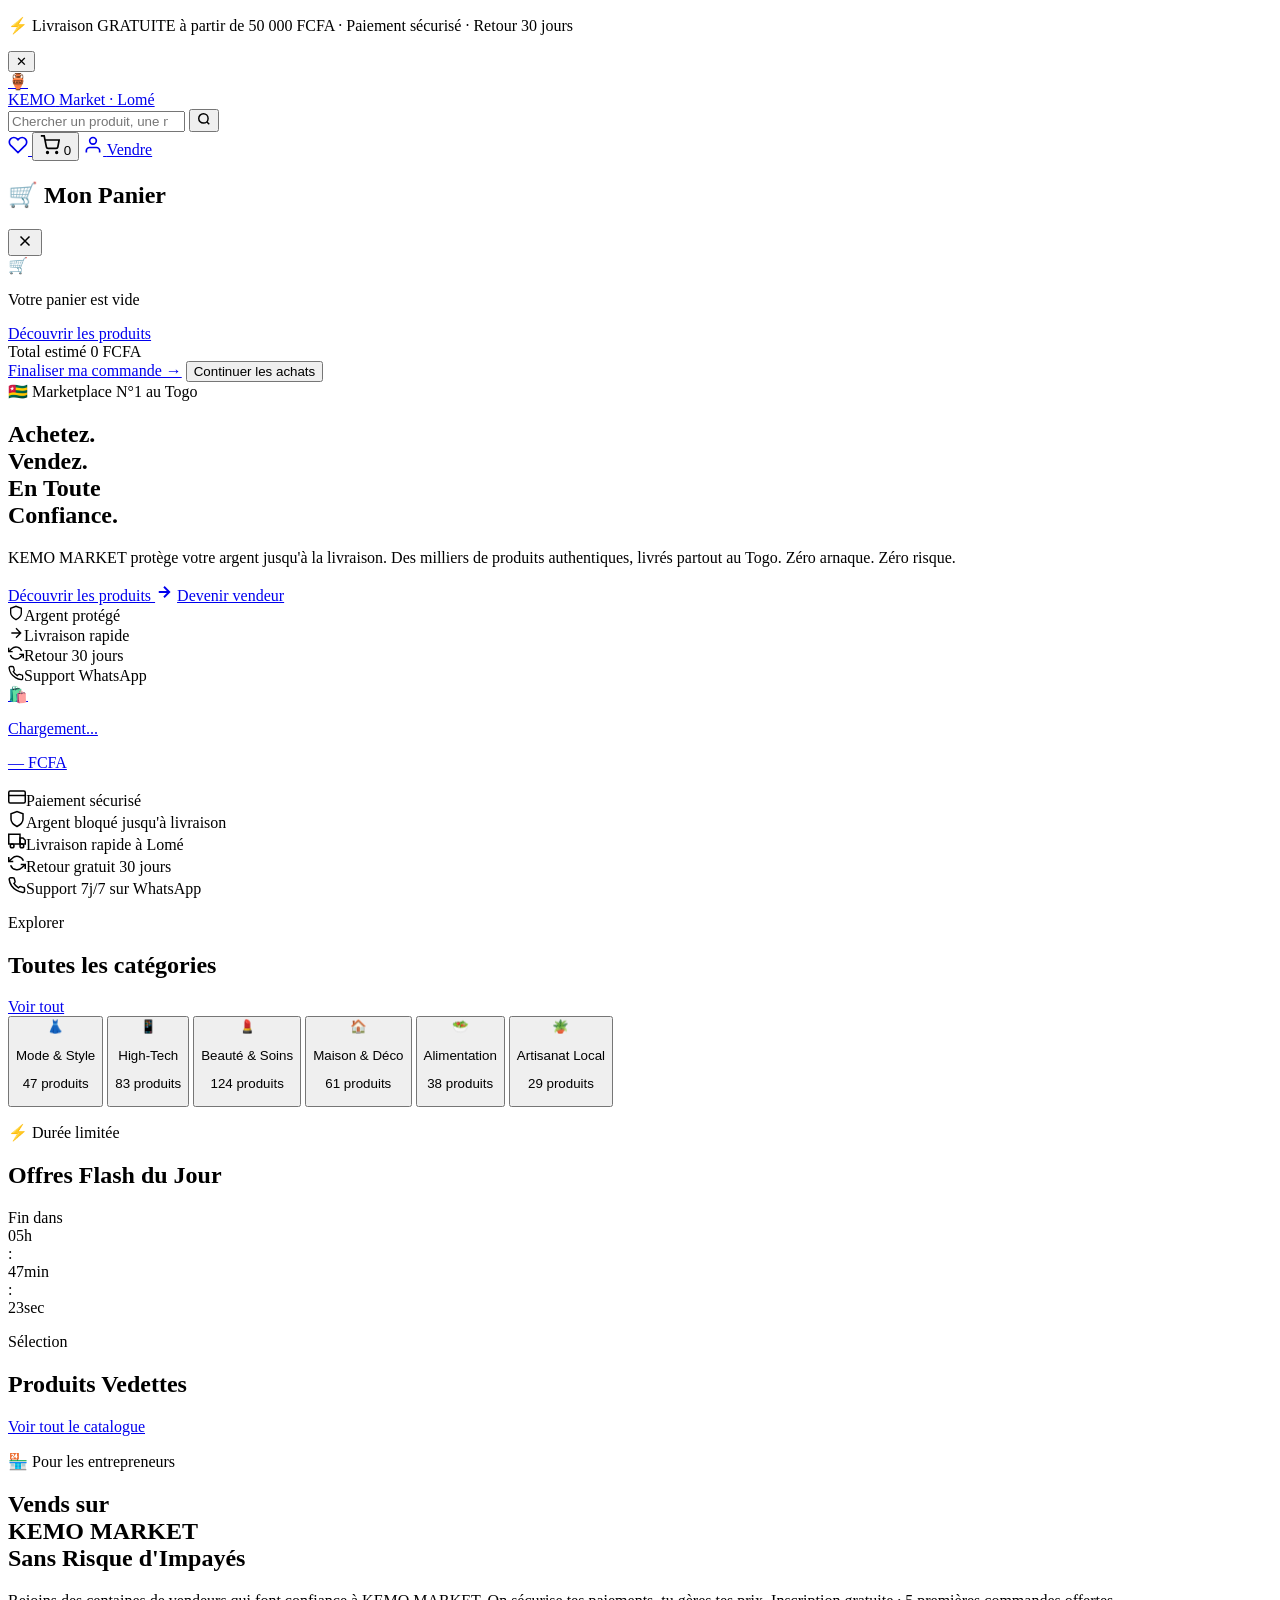
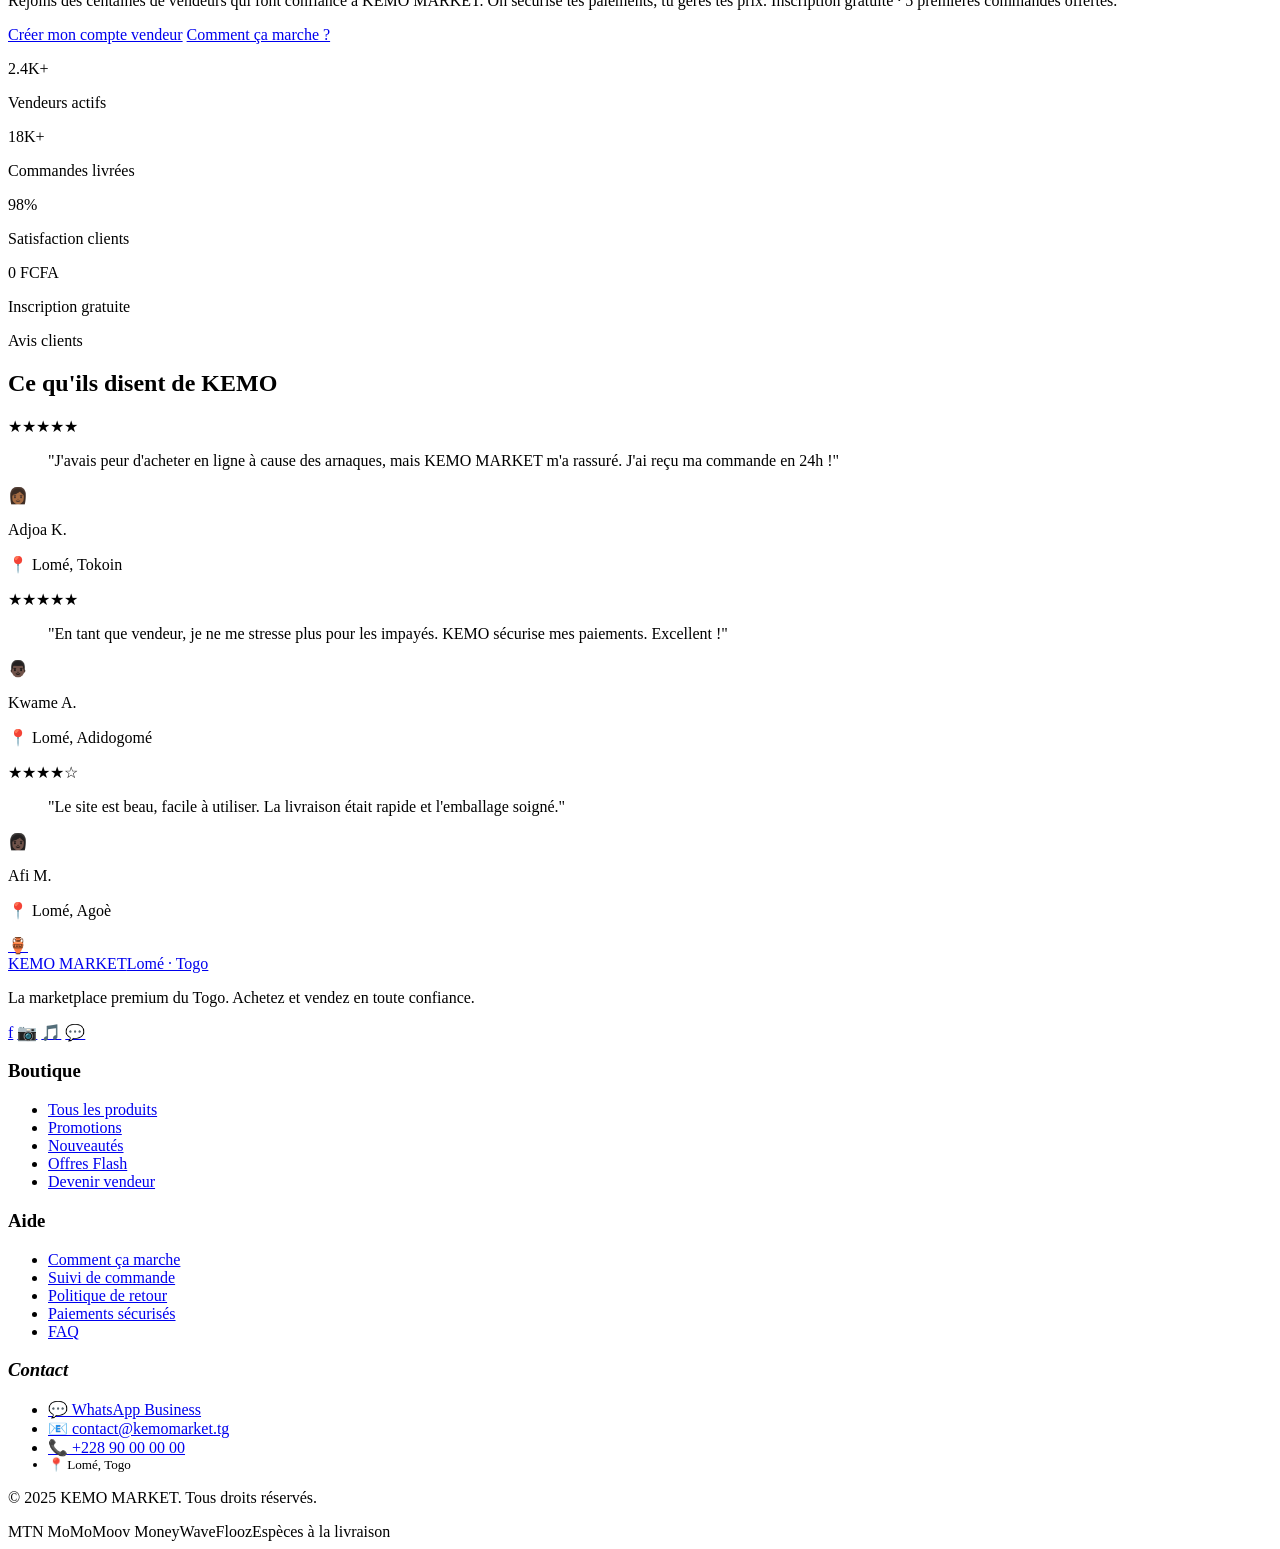
==== index.html @ 09ea9f51 "🚀 KEMO MARKET — Export complet : HTML + CSS + JS (homepage, catalogue, produit, checkout, vendeur)" ====
<!DOCTYPE html>
<html lang="fr">
<head>
  <meta charset="UTF-8">
  <meta name="viewport" content="width=device-width, initial-scale=1.0">
  <title>KEMO MARKET — Achetez &amp; Vendez en Toute Confiance au Togo</title>
  <meta name="description" content="KEMO MARKET — La marketplace premium du Togo. Mode, High-Tech, Beauté, Maison. Paiement sécurisé, livraison rapide à Lomé et en régions.">
  <meta name="keywords" content="marketplace togo, acheter en ligne lomé, vente en ligne togo, kemo market, boutique togolaise">
  <meta property="og:title" content="KEMO MARKET — Marketplace Premium du Togo">
  <meta property="og:description" content="Achetez et vendez en toute confiance. Argent protégé jusqu'à livraison.">
  <meta property="og:type" content="website">
  <link rel="preconnect" href="https://fonts.googleapis.com">
  <link rel="preconnect" href="https://fonts.gstatic.com" crossorigin>
  <link rel="stylesheet" href="css/style.css">
  <script type="application/ld+json">
  {"@context":"https://schema.org","@type":"WebSite","name":"KEMO MARKET","url":"https://kemomarket.tg","description":"Marketplace premium du Togo","potentialAction":{"@type":"SearchAction","target":"https://kemomarket.tg/catalogue.html?q={search_term_string}","query-input":"required name=search_term_string"}}
  </script>
</head>
<body>

<div class="topbar" role="banner" aria-label="Promotion">
  <p class="topbar-text">⚡ Livraison GRATUITE à partir de 50 000 FCFA · Paiement sécurisé · Retour 30 jours</p>
  <button class="topbar-close" aria-label="Fermer la bannière">✕</button>
</div>

<header>
  <nav class="navbar" aria-label="Navigation principale">
    <div class="container navbar-inner">
      <a href="index.html" class="nav-logo" aria-label="KEMO MARKET — Accueil">
        <div class="nav-logo-icon" aria-hidden="true">🏺</div>
        <div class="nav-logo-text">
          <span class="nav-logo-name">KEMO</span>
          <span class="nav-logo-sub">Market · Lomé</span>
        </div>
      </a>
      <div class="nav-search" role="search">
        <label for="nav-search-input" class="visually-hidden">Rechercher un produit</label>
        <input id="nav-search-input" type="search" placeholder="Chercher un produit, une marque..." autocomplete="off" aria-label="Rechercher">
        <button class="nav-search-btn" aria-label="Lancer la recherche">
          <svg width="14" height="14" viewBox="0 0 24 24" fill="none" stroke="currentColor" stroke-width="2.5" aria-hidden="true"><circle cx="11" cy="11" r="8"/><path d="M21 21l-4.35-4.35"/></svg>
        </button>
      </div>
      <nav class="nav-actions" aria-label="Actions utilisateur">
        <a href="#" class="nav-action-btn" aria-label="Ma liste de favoris">
          <svg width="20" height="20" viewBox="0 0 24 24" fill="none" stroke="currentColor" stroke-width="2" aria-hidden="true"><path d="M20.84 4.61a5.5 5.5 0 0 0-7.78 0L12 5.67l-1.06-1.06a5.5 5.5 0 0 0-7.78 7.78l1.06 1.06L12 21.23l7.78-7.78 1.06-1.06a5.5 5.5 0 0 0 0-7.78z"/></svg>
        </a>
        <button class="nav-action-btn cart-toggle-btn" aria-label="Mon panier" aria-haspopup="true">
          <svg width="20" height="20" viewBox="0 0 24 24" fill="none" stroke="currentColor" stroke-width="2" aria-hidden="true"><circle cx="9" cy="21" r="1"/><circle cx="20" cy="21" r="1"/><path d="M1 1h4l2.68 13.39a2 2 0 0 0 2 1.61h9.72a2 2 0 0 0 2-1.61L23 6H6"/></svg>
          <span class="cart-count" aria-live="polite">0</span>
        </button>
        <a href="#" class="nav-action-btn" aria-label="Mon compte">
          <svg width="20" height="20" viewBox="0 0 24 24" fill="none" stroke="currentColor" stroke-width="2" aria-hidden="true"><path d="M20 21v-2a4 4 0 0 0-4-4H8a4 4 0 0 0-4 4v2"/><circle cx="12" cy="7" r="4"/></svg>
        </a>
        <a href="vendeur.html" class="btn btn-gold btn-sm nav-cta">Vendre</a>
      </nav>
    </div>
  </nav>
</header>

<div id="cart-overlay" aria-hidden="true"></div>
<aside id="cart-drawer" role="dialog" aria-label="Votre panier" aria-modal="true">
  <div class="cart-drawer-header">
    <h2 class="cart-drawer-title">🛒 Mon Panier</h2>
    <button class="cart-close-btn" id="cart-close-btn" aria-label="Fermer le panier">
      <svg width="18" height="18" viewBox="0 0 24 24" fill="none" stroke="currentColor" stroke-width="2"><path d="M18 6L6 18M6 6l12 12"/></svg>
    </button>
  </div>
  <div id="cart-empty" aria-label="Panier vide">
    <div class="empty-icon" aria-hidden="true">🛒</div>
    <p>Votre panier est vide</p>
    <a href="catalogue.html" class="btn btn-gold btn-sm">Découvrir les produits</a>
  </div>
  <div id="cart-drawer-items" role="list" aria-label="Articles dans le panier"></div>
  <div id="cart-footer">
    <div class="cart-total-row">
      <span class="cart-total-label">Total estimé</span>
      <span id="cart-total">0 FCFA</span>
    </div>
    <a href="checkout.html" class="btn btn-gold btn-full" style="margin-bottom:0.5rem">Finaliser ma commande →</a>
    <button onclick="KemoCart.closeCartDrawer()" class="btn btn-ghost btn-full btn-sm">Continuer les achats</button>
  </div>
</aside>

<main id="main-content">
  <section class="hero" aria-label="Accueil KEMO MARKET">
    <div class="hero-left">
      <div class="hero-badge animate-on-scroll"><span class="pulse-dot" aria-hidden="true"></span>🇹🇬 Marketplace N°1 au Togo</div>
      <h1 class="hero-title animate-on-scroll">Achetez.<br><span class="highlight">Vendez.</span><br>En Toute<br>Confiance.</h1>
      <p class="hero-sub animate-on-scroll">KEMO MARKET protège votre argent jusqu'à la livraison. Des milliers de produits authentiques, livrés partout au Togo. Zéro arnaque. Zéro risque.</p>
      <div class="hero-ctas animate-on-scroll">
        <a href="catalogue.html" class="btn btn-gold btn-lg">Découvrir les produits <svg width="18" height="18" viewBox="0 0 24 24" fill="none" stroke="currentColor" stroke-width="2.5" aria-hidden="true"><path d="M5 12h14M12 5l7 7-7 7"/></svg></a>
        <a href="vendeur.html" class="btn btn-outline btn-lg">Devenir vendeur</a>
      </div>
      <div class="hero-trust animate-on-scroll">
        <div class="trust-item"><svg width="16" height="16" viewBox="0 0 24 24" fill="none" stroke="currentColor" stroke-width="2" aria-hidden="true"><path d="M12 22s8-4 8-10V5l-8-3-8 3v7c0 6 8 10 8 10z"/></svg>Argent protégé</div>
        <div class="trust-item"><svg width="16" height="16" viewBox="0 0 24 24" fill="none" stroke="currentColor" stroke-width="2" aria-hidden="true"><path d="M5 12h14M12 5l7 7-7 7"/></svg>Livraison rapide</div>
        <div class="trust-item"><svg width="16" height="16" viewBox="0 0 24 24" fill="none" stroke="currentColor" stroke-width="2" aria-hidden="true"><path d="M1 4v6h6M23 20v-6h-6"/><path d="M20.49 9A9 9 0 0 0 5.64 5.64L1 10m22 4l-4.64 4.36A9 9 0 0 1 3.51 15"/></svg>Retour 30 jours</div>
        <div class="trust-item"><svg width="16" height="16" viewBox="0 0 24 24" fill="none" stroke="currentColor" stroke-width="2" aria-hidden="true"><path d="M22 16.92v3a2 2 0 0 1-2.18 2 19.79 19.79 0 0 1-8.63-3.07A19.5 19.5 0 0 1 4.69 13 19.79 19.79 0 0 1 1.61 4.4 2 2 0 0 1 3.6 2.27h3a2 2 0 0 1 2 1.72 12.84 12.84 0 0 0 .7 2.81 2 2 0 0 1-.45 2.11L7.91 9.91a16 16 0 0 0 6 6l1.27-1.27a2 2 0 0 1 2.11-.45 12.84 12.84 0 0 0 2.81.7A2 2 0 0 1 22 16.92z"/></svg>Support WhatsApp</div>
      </div>
    </div>
    <div class="hero-right" aria-hidden="true">
      <div class="hero-products-showcase" id="hero-showcase">
        <a href="catalogue.html" class="hero-product-card featured animate-on-scroll">
          <div class="hero-product-emoji">🛍️</div>
          <div><p class="hero-product-name">Chargement...</p><p class="hero-product-price">— FCFA</p></div>
        </a>
      </div>
    </div>
  </section>

  <div class="trust-bar" aria-label="Nos garanties">
    <div class="container trust-bar-inner">
      <div class="trust-bar-item"><svg width="18" height="18" viewBox="0 0 24 24" fill="none" stroke="currentColor" stroke-width="2" aria-hidden="true"><rect x="1" y="4" width="22" height="16" rx="2" ry="2"/><line x1="1" y1="10" x2="23" y2="10"/></svg>Paiement sécurisé</div>
      <div class="trust-bar-item"><svg width="18" height="18" viewBox="0 0 24 24" fill="none" stroke="currentColor" stroke-width="2" aria-hidden="true"><path d="M12 22s8-4 8-10V5l-8-3-8 3v7c0 6 8 10 8 10z"/></svg>Argent bloqué jusqu'à livraison</div>
      <div class="trust-bar-item"><svg width="18" height="18" viewBox="0 0 24 24" fill="none" stroke="currentColor" stroke-width="2" aria-hidden="true"><rect x="1" y="3" width="15" height="13"/><polygon points="16 8 20 8 23 11 23 16 16 16 16 8"/><circle cx="5.5" cy="18.5" r="2.5"/><circle cx="18.5" cy="18.5" r="2.5"/></svg>Livraison rapide à Lomé</div>
      <div class="trust-bar-item"><svg width="18" height="18" viewBox="0 0 24 24" fill="none" stroke="currentColor" stroke-width="2" aria-hidden="true"><path d="M1 4v6h6M23 20v-6h-6"/><path d="M20.49 9A9 9 0 0 0 5.64 5.64L1 10m22 4l-4.64 4.36A9 9 0 0 1 3.51 15"/></svg>Retour gratuit 30 jours</div>
      <div class="trust-bar-item"><svg width="18" height="18" viewBox="0 0 24 24" fill="none" stroke="currentColor" stroke-width="2" aria-hidden="true"><path d="M22 16.92v3a2 2 0 0 1-2.18 2 19.79 19.79 0 0 1-8.63-3.07A19.5 19.5 0 0 1 4.69 13 19.79 19.79 0 0 1 1.61 4.4 2 2 0 0 1 3.6 2.27h3a2 2 0 0 1 2 1.72 12.84 12.84 0 0 0 .7 2.81 2 2 0 0 1-.45 2.11L7.91 9.91a16 16 0 0 0 6 6l1.27-1.27a2 2 0 0 1 2.11-.45 12.84 12.84 0 0 0 2.81.7A2 2 0 0 1 22 16.92z"/></svg>Support 7j/7 sur WhatsApp</div>
    </div>
  </div>

  <section class="categories-section" aria-labelledby="categories-title">
    <div class="container">
      <div class="section-header">
        <div><p class="section-eyebrow">Explorer</p><h2 class="section-title" id="categories-title">Toutes les catégories</h2></div>
        <a href="catalogue.html" class="btn btn-outline btn-sm">Voir tout</a>
      </div>
      <div class="categories-grid">
        <button class="category-card animate-on-scroll" data-category="mode" aria-label="Mode &amp; Style"><span class="category-icon" aria-hidden="true">👗</span><p class="category-name">Mode &amp; Style</p><p class="category-count">47 produits</p></button>
        <button class="category-card animate-on-scroll" data-category="electronique" aria-label="High-Tech"><span class="category-icon" aria-hidden="true">📱</span><p class="category-name">High-Tech</p><p class="category-count">83 produits</p></button>
        <button class="category-card animate-on-scroll" data-category="beaute" aria-label="Beauté"><span class="category-icon" aria-hidden="true">💄</span><p class="category-name">Beauté &amp; Soins</p><p class="category-count">124 produits</p></button>
        <button class="category-card animate-on-scroll" data-category="maison" aria-label="Maison"><span class="category-icon" aria-hidden="true">🏠</span><p class="category-name">Maison &amp; Déco</p><p class="category-count">61 produits</p></button>
        <button class="category-card animate-on-scroll" data-category="alimentation" aria-label="Alimentation"><span class="category-icon" aria-hidden="true">🥗</span><p class="category-name">Alimentation</p><p class="category-count">38 produits</p></button>
        <button class="category-card animate-on-scroll" data-category="artisanat" aria-label="Artisanat"><span class="category-icon" aria-hidden="true">🪴</span><p class="category-name">Artisanat Local</p><p class="category-count">29 produits</p></button>
      </div>
    </div>
  </section>

  <section class="flash-section" aria-labelledby="flash-title">
    <div class="container">
      <div class="section-header">
        <div><p class="section-eyebrow">⚡ Durée limitée</p><h2 class="section-title" id="flash-title">Offres Flash du Jour</h2></div>
        <div class="flash-timer" aria-label="Temps restant">
          <span class="flash-timer-label">Fin dans</span>
          <div class="timer-block"><span class="timer-number" id="timer-h">05</span><span class="timer-label">h</span></div>
          <span class="timer-sep" aria-hidden="true">:</span>
          <div class="timer-block"><span class="timer-number" id="timer-m">47</span><span class="timer-label">min</span></div>
          <span class="timer-sep" aria-hidden="true">:</span>
          <div class="timer-block"><span class="timer-number" id="timer-s">23</span><span class="timer-label">sec</span></div>
        </div>
      </div>
      <div class="products-grid" id="flash-products"></div>
    </div>
  </section>

  <section class="section" aria-labelledby="featured-title">
    <div class="container">
      <div class="section-header">
        <div><p class="section-eyebrow">Sélection</p><h2 class="section-title" id="featured-title">Produits Vedettes</h2></div>
        <a href="catalogue.html" class="btn btn-outline btn-sm">Voir tout le catalogue</a>
      </div>
      <div class="products-grid" id="featured-products"></div>
    </div>
  </section>

  <section class="seller-teaser" aria-labelledby="seller-title">
    <div class="container">
      <div class="seller-teaser-inner">
        <div>
          <p class="section-eyebrow animate-on-scroll">🏪 Pour les entrepreneurs</p>
          <h2 class="seller-teaser-title animate-on-scroll" id="seller-title">Vends sur<br><span style="color:var(--gold)">KEMO MARKET</span><br>Sans Risque d'Impayés</h2>
          <p class="seller-teaser-text animate-on-scroll">Rejoins des centaines de vendeurs qui font confiance à KEMO MARKET. On sécurise tes paiements, tu gères tes prix. Inscription gratuite · 5 premières commandes offertes.</p>
          <div class="hero-ctas animate-on-scroll">
            <a href="vendeur.html" class="btn btn-gold btn-lg">Créer mon compte vendeur</a>
            <a href="vendeur.html#how-it-works" class="btn btn-outline">Comment ça marche ?</a>
          </div>
        </div>
        <div class="seller-stats animate-on-scroll">
          <div class="seller-stat"><p class="seller-stat-number">2.4K+</p><p class="seller-stat-label">Vendeurs actifs</p></div>
          <div class="seller-stat"><p class="seller-stat-number">18K+</p><p class="seller-stat-label">Commandes livrées</p></div>
          <div class="seller-stat"><p class="seller-stat-number">98%</p><p class="seller-stat-label">Satisfaction clients</p></div>
          <div class="seller-stat"><p class="seller-stat-number">0 FCFA</p><p class="seller-stat-label">Inscription gratuite</p></div>
        </div>
      </div>
    </div>
  </section>

  <section class="testimonials-section section-alt" aria-labelledby="testimonials-title">
    <div class="container">
      <div class="section-header"><div><p class="section-eyebrow">Avis clients</p><h2 class="section-title" id="testimonials-title">Ce qu'ils disent de KEMO</h2></div></div>
      <div class="testimonials-grid">
        <article class="testimonial-card animate-on-scroll"><div class="testimonial-stars">★★★★★</div><blockquote class="testimonial-text">"J'avais peur d'acheter en ligne à cause des arnaques, mais KEMO MARKET m'a rassuré. J'ai reçu ma commande en 24h !"</blockquote><div class="testimonial-author"><div class="testimonial-avatar" aria-hidden="true">👩🏾</div><div><p class="testimonial-name">Adjoa K.</p><p class="testimonial-location">📍 Lomé, Tokoin</p></div></div></article>
        <article class="testimonial-card animate-on-scroll"><div class="testimonial-stars">★★★★★</div><blockquote class="testimonial-text">"En tant que vendeur, je ne me stresse plus pour les impayés. KEMO sécurise mes paiements. Excellent !"</blockquote><div class="testimonial-author"><div class="testimonial-avatar" aria-hidden="true">👨🏿</div><div><p class="testimonial-name">Kwame A.</p><p class="testimonial-location">📍 Lomé, Adidogomé</p></div></div></article>
        <article class="testimonial-card animate-on-scroll"><div class="testimonial-stars">★★★★☆</div><blockquote class="testimonial-text">"Le site est beau, facile à utiliser. La livraison était rapide et l'emballage soigné."</blockquote><div class="testimonial-author"><div class="testimonial-avatar" aria-hidden="true">👩🏿</div><div><p class="testimonial-name">Afi M.</p><p class="testimonial-location">📍 Lomé, Agoè</p></div></div></article>
      </div>
    </div>
  </section>
</main>

<footer class="footer" role="contentinfo">
  <div class="container">
    <div class="footer-grid">
      <div class="footer-brand">
        <a href="index.html" class="footer-logo"><div class="nav-logo-icon" aria-hidden="true">🏺</div><div class="nav-logo-text"><span class="nav-logo-name">KEMO MARKET</span><span class="nav-logo-sub">Lomé · Togo</span></div></a>
        <p class="footer-desc">La marketplace premium du Togo. Achetez et vendez en toute confiance.</p>
        <nav class="footer-socials" aria-label="Réseaux sociaux">
          <a href="#" class="footer-social" aria-label="Facebook">f</a>
          <a href="#" class="footer-social" aria-label="Instagram">📷</a>
          <a href="#" class="footer-social" aria-label="TikTok">🎵</a>
          <a href="#" class="footer-social" aria-label="WhatsApp">💬</a>
        </nav>
      </div>
      <nav aria-label="Boutique"><h3 class="footer-col-title">Boutique</h3><ul class="footer-links"><li><a href="catalogue.html">Tous les produits</a></li><li><a href="catalogue.html?promo=true">Promotions</a></li><li><a href="catalogue.html?new=true">Nouveautés</a></li><li><a href="catalogue.html?flash=true">Offres Flash</a></li><li><a href="vendeur.html">Devenir vendeur</a></li></ul></nav>
      <nav aria-label="Aide"><h3 class="footer-col-title">Aide</h3><ul class="footer-links"><li><a href="#">Comment ça marche</a></li><li><a href="#">Suivi de commande</a></li><li><a href="#">Politique de retour</a></li><li><a href="#">Paiements sécurisés</a></li><li><a href="#">FAQ</a></li></ul></nav>
      <address><h3 class="footer-col-title">Contact</h3><ul class="footer-links" style="font-style:normal"><li><a href="https://wa.me/22890000000">💬 WhatsApp Business</a></li><li><a href="mailto:contact@kemomarket.tg">📧 contact@kemomarket.tg</a></li><li><a href="tel:+22890000000">📞 +228 90 00 00 00</a></li><li style="color:var(--text-muted);font-size:0.82rem">📍 Lomé, Togo</li></ul></address>
    </div>
    <div class="footer-bottom">
      <p class="footer-copy">© 2025 KEMO MARKET. Tous droits réservés.</p>
      <div class="footer-payments" aria-label="Moyens de paiement">
        <span class="payment-badge">MTN MoMo</span><span class="payment-badge">Moov Money</span><span class="payment-badge">Wave</span><span class="payment-badge">Flooz</span><span class="payment-badge">Espèces à la livraison</span>
      </div>
    </div>
  </div>
</footer>

<button id="back-to-top" aria-label="Retour en haut" style="position:fixed;bottom:2rem;right:2rem;width:48px;height:48px;background:linear-gradient(135deg,var(--gold),var(--gold-dark));border:none;border-radius:50%;color:#07070a;font-size:1.2rem;cursor:pointer;display:flex;align-items:center;justify-content:center;box-shadow:0 4px 20px rgba(212,168,83,0.4);opacity:0;pointer-events:none;transition:all 0.3s ease;z-index:500">↑</button>

<style>.visually-hidden{position:absolute;width:1px;height:1px;padding:0;margin:-1px;overflow:hidden;clip:rect(0,0,0,0);white-space:nowrap;border:0}#back-to-top.visible{opacity:1;pointer-events:all}</style>
<script src="js/products-data.js"></script>
<script src="js/cart.js"></script>
<script src="js/main.js"></script>
<script>
function handleNewsletter(e){e.preventDefault();const btn=e.target.querySelector('button[type="submit"]');btn.textContent='✓ Inscrit !';btn.style.background='var(--success)';setTimeout(()=>{btn.textContent="S'inscrire gratuitement";btn.style.background='';e.target.reset();},3000);}
</script>
</body>
</html>
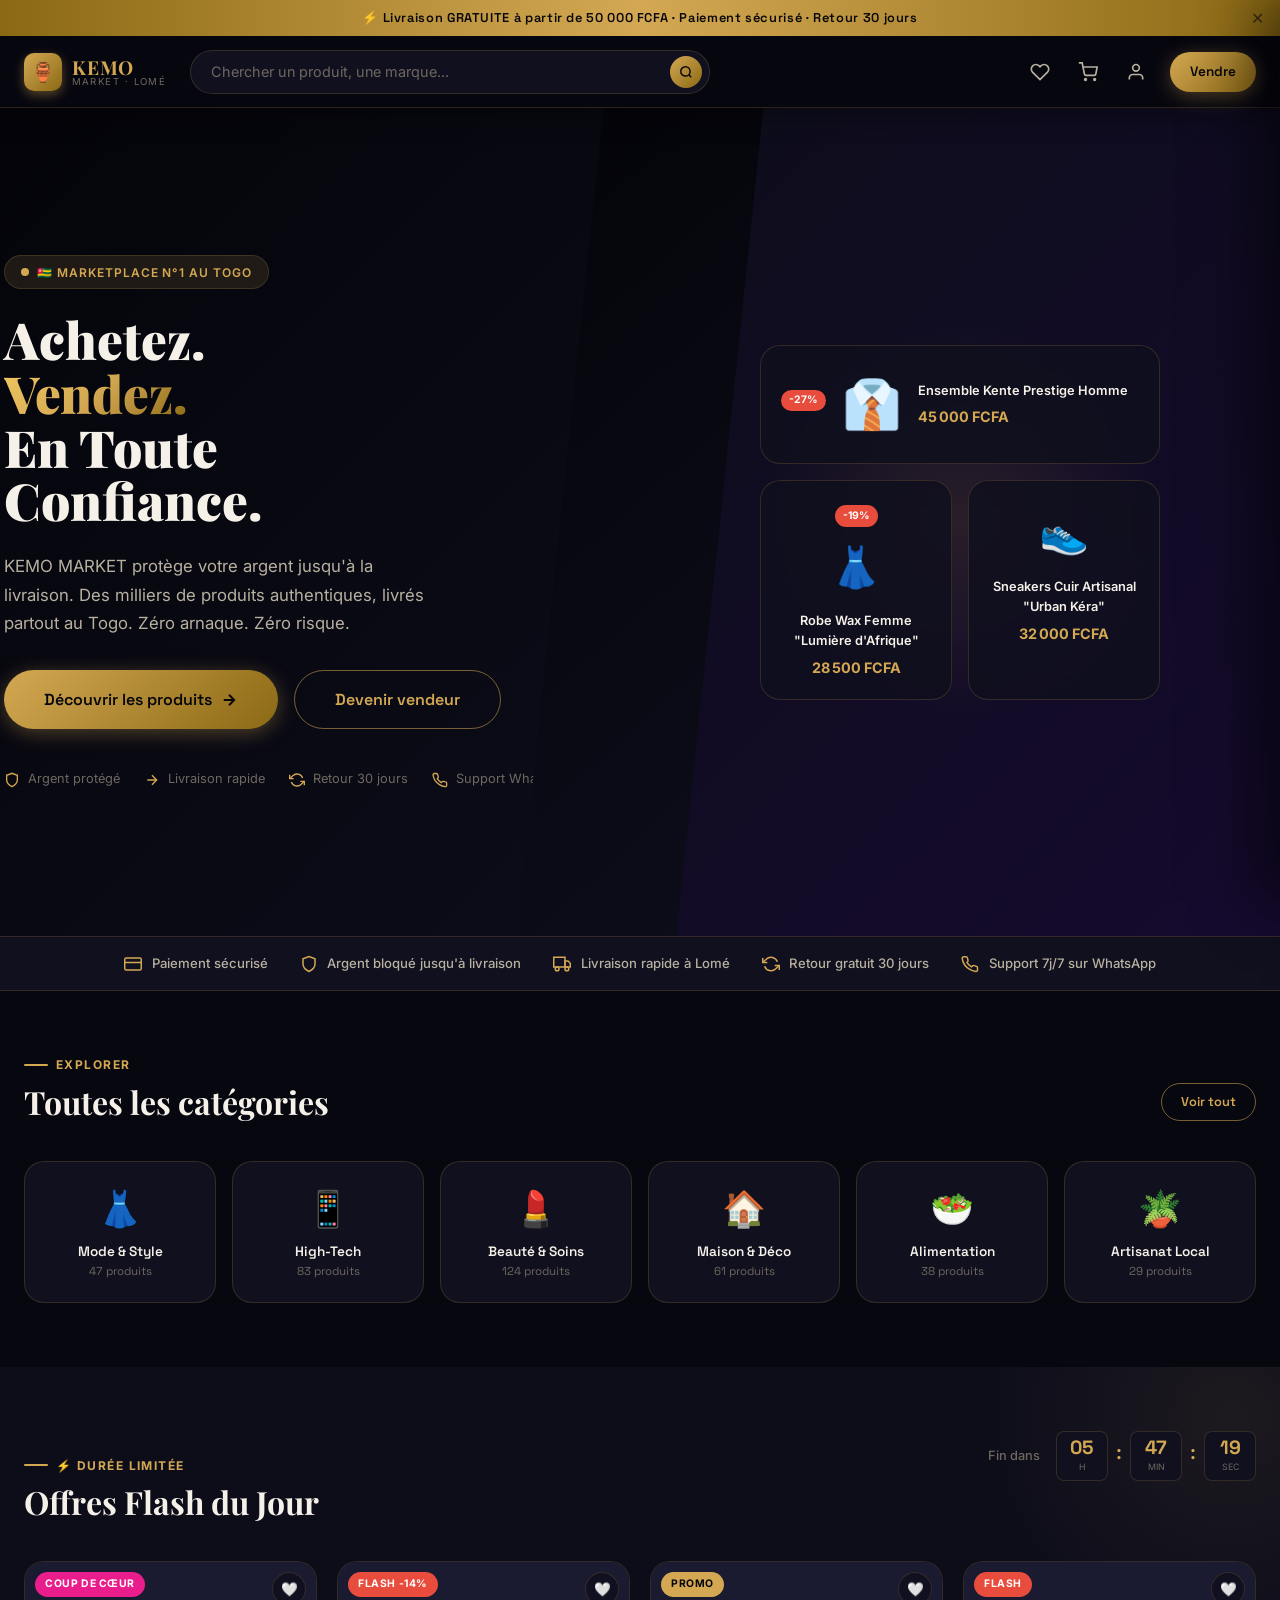
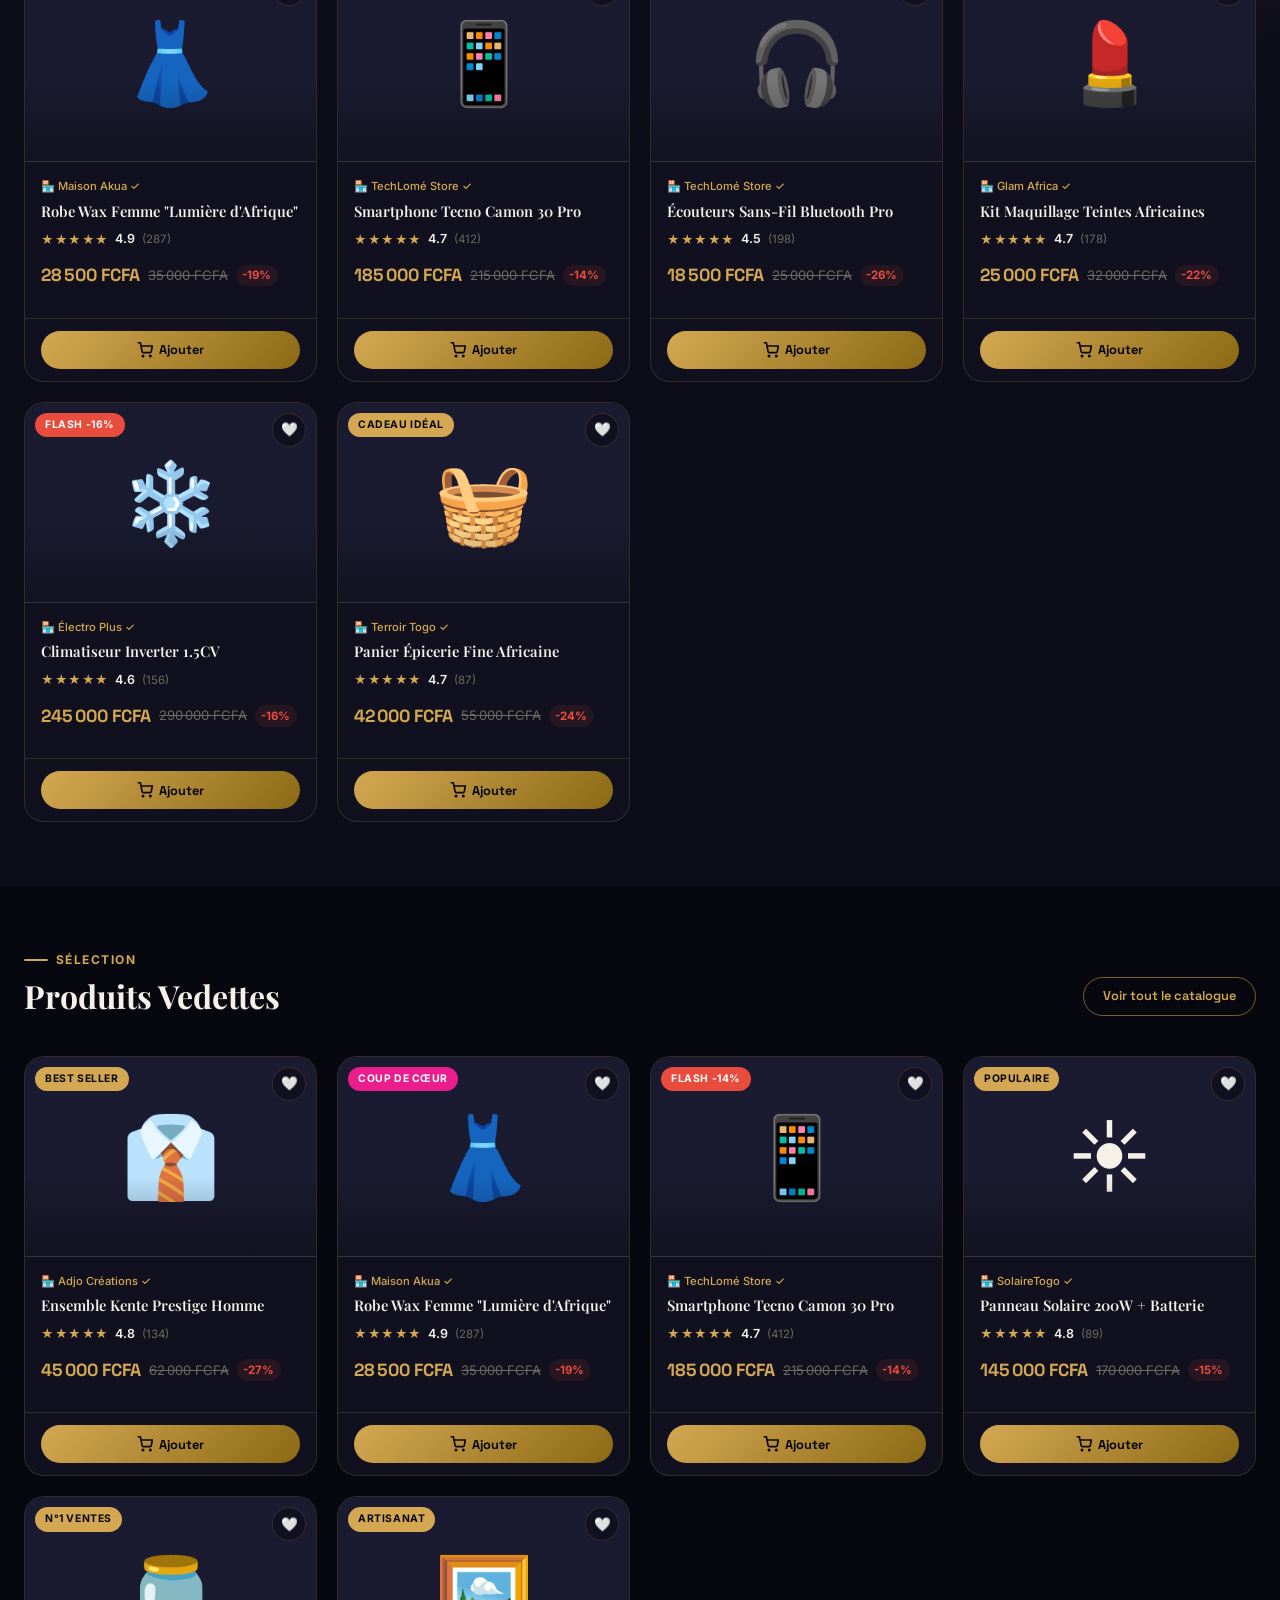
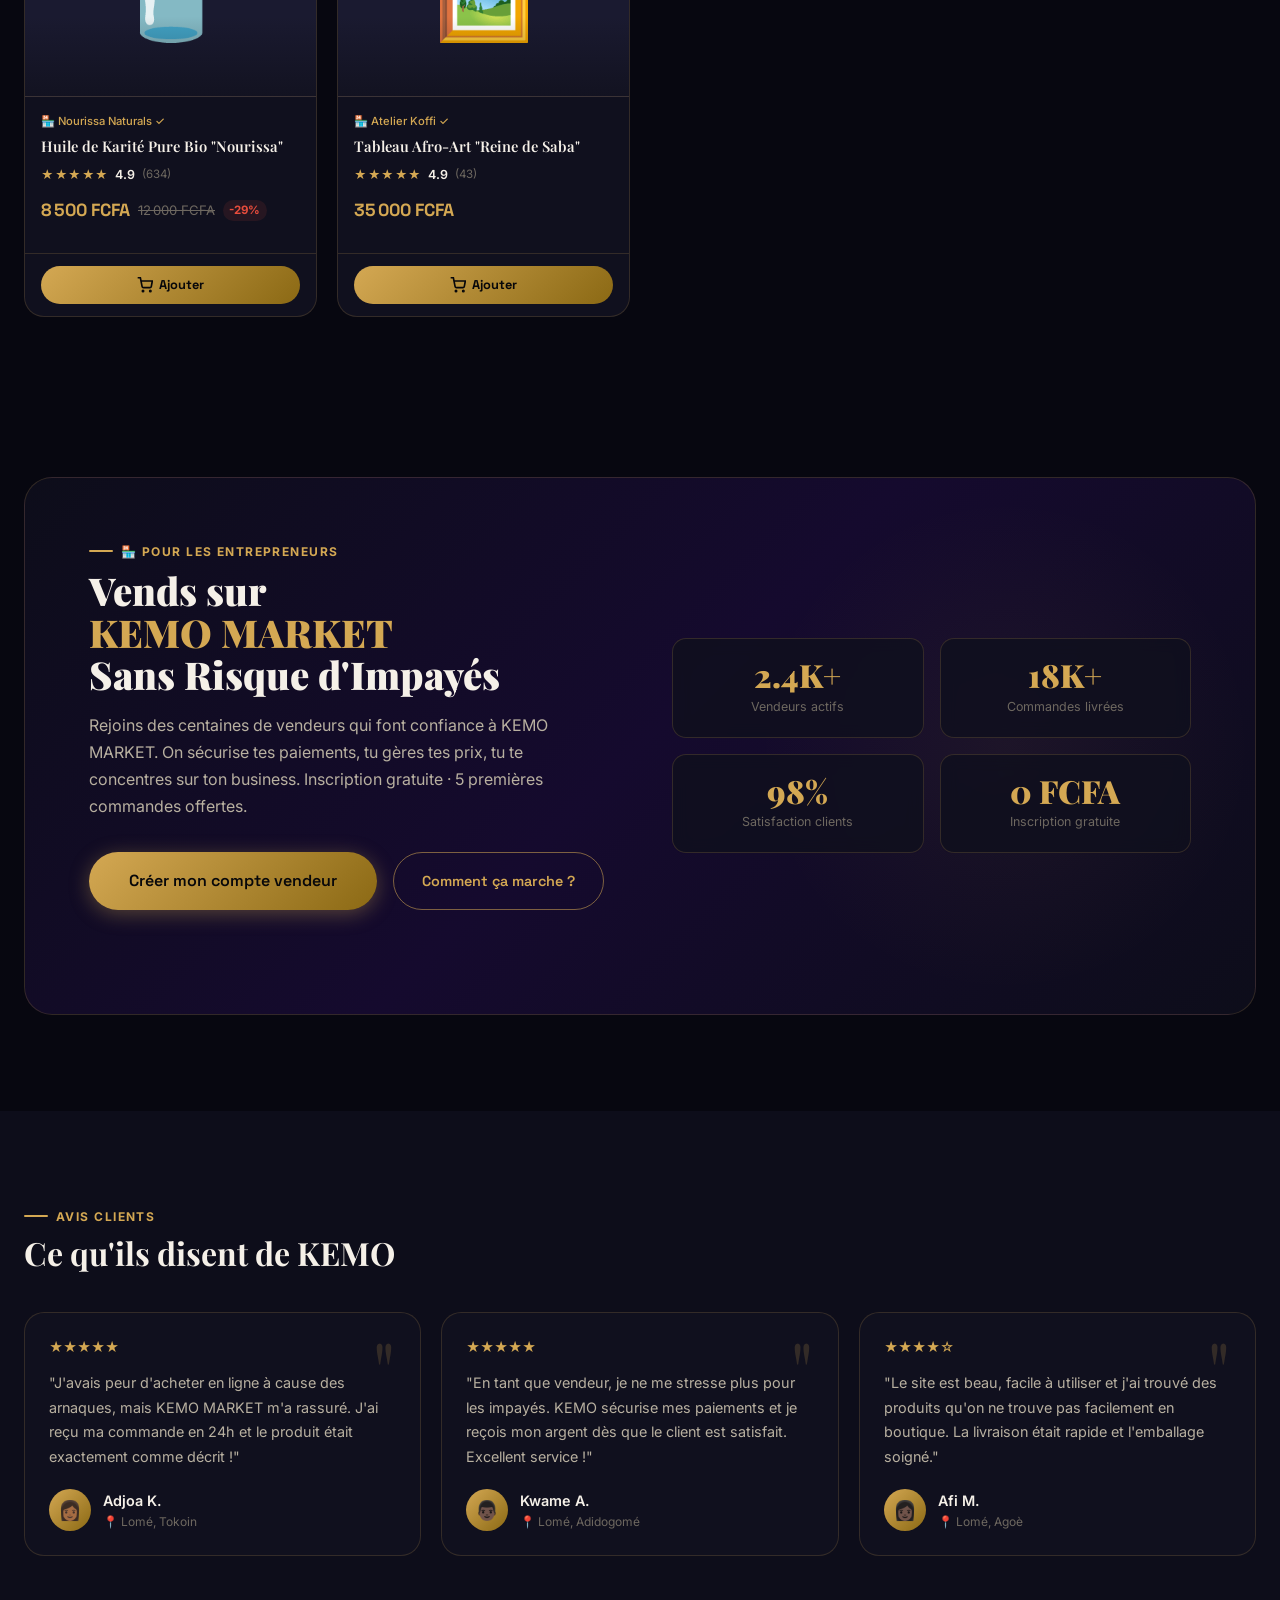
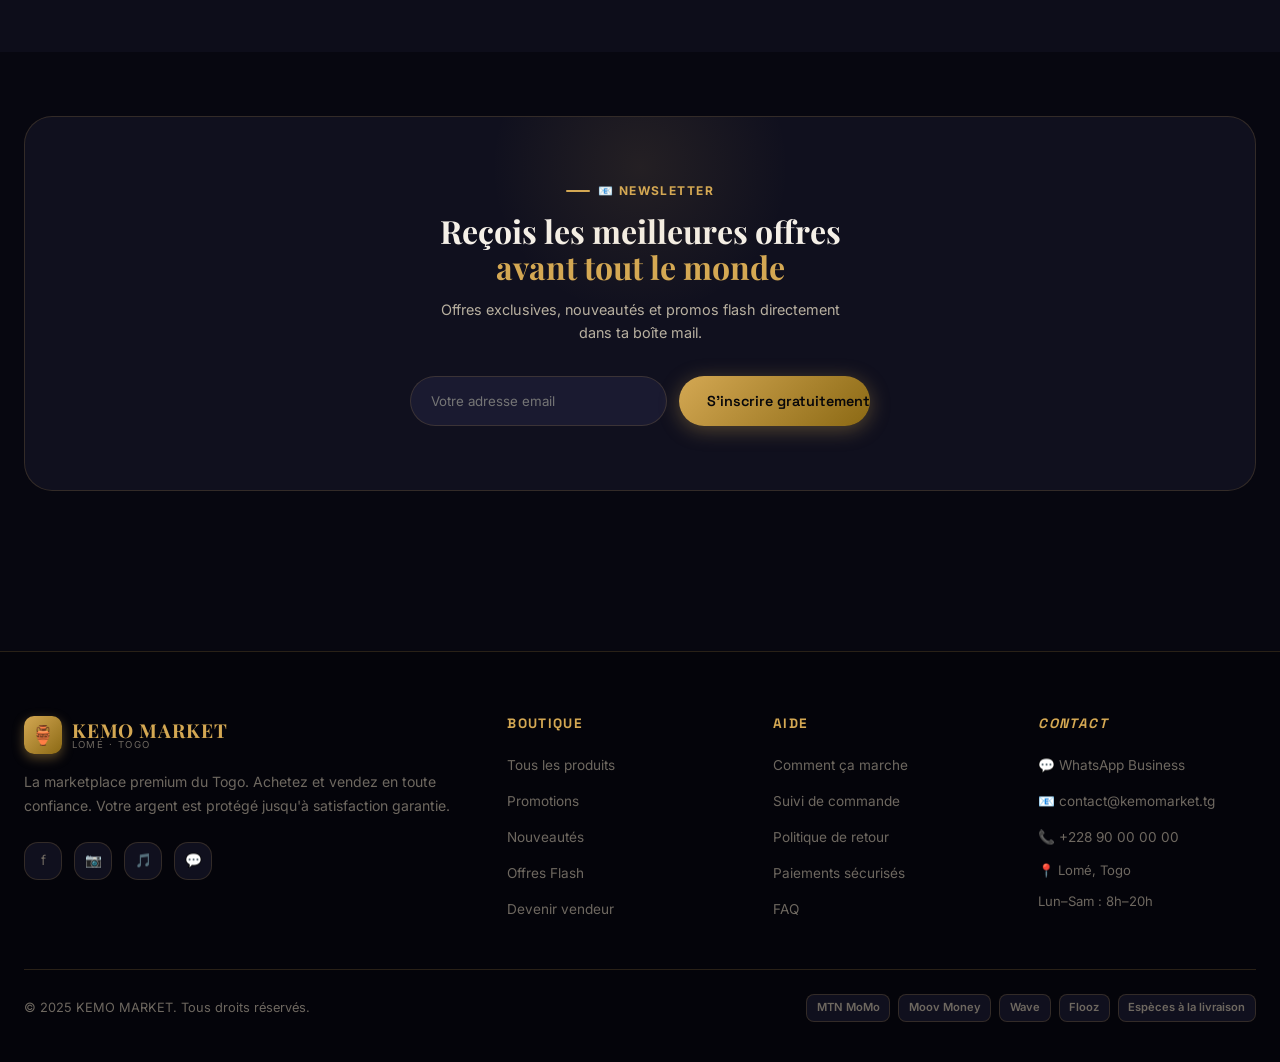
==== commit b9945388: "Upload style.css, index.html, products-data.js, and netlify.toml" ====
--- a/index.html
+++ b/index.html
@@ -3,7 +3,7 @@
 <head>
   <meta charset="UTF-8">
   <meta name="viewport" content="width=device-width, initial-scale=1.0">
-  <title>KEMO MARKET — Achetez &amp; Vendez en Toute Confiance au Togo</title>
+  <title>KEMO MARKET — Achetez & Vendez en Toute Confiance au Togo</title>
   <meta name="description" content="KEMO MARKET — La marketplace premium du Togo. Mode, High-Tech, Beauté, Maison. Paiement sécurisé, livraison rapide à Lomé et en régions.">
   <meta name="keywords" content="marketplace togo, acheter en ligne lomé, vente en ligne togo, kemo market, boutique togolaise">
   <meta property="og:title" content="KEMO MARKET — Marketplace Premium du Togo">
@@ -12,20 +12,28 @@
   <link rel="preconnect" href="https://fonts.googleapis.com">
   <link rel="preconnect" href="https://fonts.gstatic.com" crossorigin>
   <link rel="stylesheet" href="css/style.css">
+
+  <!-- Structured Data -->
   <script type="application/ld+json">
   {"@context":"https://schema.org","@type":"WebSite","name":"KEMO MARKET","url":"https://kemomarket.tg","description":"Marketplace premium du Togo","potentialAction":{"@type":"SearchAction","target":"https://kemomarket.tg/catalogue.html?q={search_term_string}","query-input":"required name=search_term_string"}}
   </script>
 </head>
 <body>
 
+<!-- ── TOPBAR ─────────────────────────────────────────────── -->
 <div class="topbar" role="banner" aria-label="Promotion">
-  <p class="topbar-text">⚡ Livraison GRATUITE à partir de 50 000 FCFA · Paiement sécurisé · Retour 30 jours</p>
+  <p class="topbar-text">
+    ⚡ Livraison GRATUITE à partir de 50 000 FCFA · Paiement sécurisé · Retour 30 jours
+  </p>
   <button class="topbar-close" aria-label="Fermer la bannière">✕</button>
 </div>
 
+<!-- ── NAVBAR ─────────────────────────────────────────────── -->
 <header>
   <nav class="navbar" aria-label="Navigation principale">
     <div class="container navbar-inner">
+
+      <!-- Logo -->
       <a href="index.html" class="nav-logo" aria-label="KEMO MARKET — Accueil">
         <div class="nav-logo-icon" aria-hidden="true">🏺</div>
         <div class="nav-logo-text">
@@ -33,30 +41,64 @@
           <span class="nav-logo-sub">Market · Lomé</span>
         </div>
       </a>
+
+      <!-- Search -->
       <div class="nav-search" role="search">
         <label for="nav-search-input" class="visually-hidden">Rechercher un produit</label>
-        <input id="nav-search-input" type="search" placeholder="Chercher un produit, une marque..." autocomplete="off" aria-label="Rechercher">
+        <input
+          id="nav-search-input"
+          type="search"
+          placeholder="Chercher un produit, une marque..."
+          autocomplete="off"
+          aria-label="Rechercher"
+        >
         <button class="nav-search-btn" aria-label="Lancer la recherche">
-          <svg width="14" height="14" viewBox="0 0 24 24" fill="none" stroke="currentColor" stroke-width="2.5" aria-hidden="true"><circle cx="11" cy="11" r="8"/><path d="M21 21l-4.35-4.35"/></svg>
-        </button>
-      </div>
+          <svg width="14" height="14" viewBox="0 0 24 24" fill="none" stroke="currentColor" stroke-width="2.5" aria-hidden="true">
+            <circle cx="11" cy="11" r="8"/><path d="M21 21l-4.35-4.35"/>
+          </svg>
+        </button>
+      </div>
+
+      <!-- Actions -->
       <nav class="nav-actions" aria-label="Actions utilisateur">
+        <!-- Mobile search -->
+        <button class="nav-action-btn mobile-search-btn" aria-label="Rechercher" style="display:none">
+          <svg width="20" height="20" viewBox="0 0 24 24" fill="none" stroke="currentColor" stroke-width="2" aria-hidden="true">
+            <circle cx="11" cy="11" r="8"/><path d="M21 21l-4.35-4.35"/>
+          </svg>
+        </button>
+
+        <!-- Wishlist -->
         <a href="#" class="nav-action-btn" aria-label="Ma liste de favoris">
-          <svg width="20" height="20" viewBox="0 0 24 24" fill="none" stroke="currentColor" stroke-width="2" aria-hidden="true"><path d="M20.84 4.61a5.5 5.5 0 0 0-7.78 0L12 5.67l-1.06-1.06a5.5 5.5 0 0 0-7.78 7.78l1.06 1.06L12 21.23l7.78-7.78 1.06-1.06a5.5 5.5 0 0 0 0-7.78z"/></svg>
+          <svg width="20" height="20" viewBox="0 0 24 24" fill="none" stroke="currentColor" stroke-width="2" aria-hidden="true">
+            <path d="M20.84 4.61a5.5 5.5 0 0 0-7.78 0L12 5.67l-1.06-1.06a5.5 5.5 0 0 0-7.78 7.78l1.06 1.06L12 21.23l7.78-7.78 1.06-1.06a5.5 5.5 0 0 0 0-7.78z"/>
+          </svg>
         </a>
+
+        <!-- Cart -->
         <button class="nav-action-btn cart-toggle-btn" aria-label="Mon panier" aria-haspopup="true">
-          <svg width="20" height="20" viewBox="0 0 24 24" fill="none" stroke="currentColor" stroke-width="2" aria-hidden="true"><circle cx="9" cy="21" r="1"/><circle cx="20" cy="21" r="1"/><path d="M1 1h4l2.68 13.39a2 2 0 0 0 2 1.61h9.72a2 2 0 0 0 2-1.61L23 6H6"/></svg>
+          <svg width="20" height="20" viewBox="0 0 24 24" fill="none" stroke="currentColor" stroke-width="2" aria-hidden="true">
+            <circle cx="9" cy="21" r="1"/><circle cx="20" cy="21" r="1"/>
+            <path d="M1 1h4l2.68 13.39a2 2 0 0 0 2 1.61h9.72a2 2 0 0 0 2-1.61L23 6H6"/>
+          </svg>
           <span class="cart-count" aria-live="polite">0</span>
         </button>
+
+        <!-- Account -->
         <a href="#" class="nav-action-btn" aria-label="Mon compte">
-          <svg width="20" height="20" viewBox="0 0 24 24" fill="none" stroke="currentColor" stroke-width="2" aria-hidden="true"><path d="M20 21v-2a4 4 0 0 0-4-4H8a4 4 0 0 0-4 4v2"/><circle cx="12" cy="7" r="4"/></svg>
+          <svg width="20" height="20" viewBox="0 0 24 24" fill="none" stroke="currentColor" stroke-width="2" aria-hidden="true">
+            <path d="M20 21v-2a4 4 0 0 0-4-4H8a4 4 0 0 0-4 4v2"/>
+            <circle cx="12" cy="7" r="4"/>
+          </svg>
         </a>
+
         <a href="vendeur.html" class="btn btn-gold btn-sm nav-cta">Vendre</a>
       </nav>
     </div>
   </nav>
 </header>
 
+<!-- ── CART DRAWER ─────────────────────────────────────────── -->
 <div id="cart-overlay" aria-hidden="true"></div>
 <aside id="cart-drawer" role="dialog" aria-label="Votre panier" aria-modal="true">
   <div class="cart-drawer-header">
@@ -65,143 +107,366 @@
       <svg width="18" height="18" viewBox="0 0 24 24" fill="none" stroke="currentColor" stroke-width="2"><path d="M18 6L6 18M6 6l12 12"/></svg>
     </button>
   </div>
+
   <div id="cart-empty" aria-label="Panier vide">
     <div class="empty-icon" aria-hidden="true">🛒</div>
     <p>Votre panier est vide</p>
     <a href="catalogue.html" class="btn btn-gold btn-sm">Découvrir les produits</a>
   </div>
+
   <div id="cart-drawer-items" role="list" aria-label="Articles dans le panier"></div>
+
   <div id="cart-footer">
     <div class="cart-total-row">
       <span class="cart-total-label">Total estimé</span>
       <span id="cart-total">0 FCFA</span>
     </div>
-    <a href="checkout.html" class="btn btn-gold btn-full" style="margin-bottom:0.5rem">Finaliser ma commande →</a>
-    <button onclick="KemoCart.closeCartDrawer()" class="btn btn-ghost btn-full btn-sm">Continuer les achats</button>
+    <a href="checkout.html" class="btn btn-gold btn-full" style="margin-bottom:0.5rem">
+      Finaliser ma commande →
+    </a>
+    <button onclick="KemoCart.closeCartDrawer()" class="btn btn-ghost btn-full btn-sm">
+      Continuer les achats
+    </button>
   </div>
 </aside>
 
+<!-- ── MAIN ────────────────────────────────────────────────── -->
 <main id="main-content">
+
+  <!-- ── HERO ─────────────────────────────────────────────── -->
   <section class="hero" aria-label="Accueil KEMO MARKET">
     <div class="hero-left">
-      <div class="hero-badge animate-on-scroll"><span class="pulse-dot" aria-hidden="true"></span>🇹🇬 Marketplace N°1 au Togo</div>
-      <h1 class="hero-title animate-on-scroll">Achetez.<br><span class="highlight">Vendez.</span><br>En Toute<br>Confiance.</h1>
-      <p class="hero-sub animate-on-scroll">KEMO MARKET protège votre argent jusqu'à la livraison. Des milliers de produits authentiques, livrés partout au Togo. Zéro arnaque. Zéro risque.</p>
+      <div class="hero-badge animate-on-scroll">
+        <span class="pulse-dot" aria-hidden="true"></span>
+        🇹🇬 Marketplace N°1 au Togo
+      </div>
+
+      <h1 class="hero-title animate-on-scroll">
+        Achetez.<br>
+        <span class="highlight">Vendez.</span><br>
+        En Toute<br>Confiance.
+      </h1>
+
+      <p class="hero-sub animate-on-scroll">
+        KEMO MARKET protège votre argent jusqu'à la livraison.
+        Des milliers de produits authentiques, livrés partout au Togo.
+        Zéro arnaque. Zéro risque.
+      </p>
+
       <div class="hero-ctas animate-on-scroll">
-        <a href="catalogue.html" class="btn btn-gold btn-lg">Découvrir les produits <svg width="18" height="18" viewBox="0 0 24 24" fill="none" stroke="currentColor" stroke-width="2.5" aria-hidden="true"><path d="M5 12h14M12 5l7 7-7 7"/></svg></a>
+        <a href="catalogue.html" class="btn btn-gold btn-lg">
+          Découvrir les produits
+          <svg width="18" height="18" viewBox="0 0 24 24" fill="none" stroke="currentColor" stroke-width="2.5" aria-hidden="true"><path d="M5 12h14M12 5l7 7-7 7"/></svg>
+        </a>
         <a href="vendeur.html" class="btn btn-outline btn-lg">Devenir vendeur</a>
       </div>
+
       <div class="hero-trust animate-on-scroll">
-        <div class="trust-item"><svg width="16" height="16" viewBox="0 0 24 24" fill="none" stroke="currentColor" stroke-width="2" aria-hidden="true"><path d="M12 22s8-4 8-10V5l-8-3-8 3v7c0 6 8 10 8 10z"/></svg>Argent protégé</div>
-        <div class="trust-item"><svg width="16" height="16" viewBox="0 0 24 24" fill="none" stroke="currentColor" stroke-width="2" aria-hidden="true"><path d="M5 12h14M12 5l7 7-7 7"/></svg>Livraison rapide</div>
-        <div class="trust-item"><svg width="16" height="16" viewBox="0 0 24 24" fill="none" stroke="currentColor" stroke-width="2" aria-hidden="true"><path d="M1 4v6h6M23 20v-6h-6"/><path d="M20.49 9A9 9 0 0 0 5.64 5.64L1 10m22 4l-4.64 4.36A9 9 0 0 1 3.51 15"/></svg>Retour 30 jours</div>
-        <div class="trust-item"><svg width="16" height="16" viewBox="0 0 24 24" fill="none" stroke="currentColor" stroke-width="2" aria-hidden="true"><path d="M22 16.92v3a2 2 0 0 1-2.18 2 19.79 19.79 0 0 1-8.63-3.07A19.5 19.5 0 0 1 4.69 13 19.79 19.79 0 0 1 1.61 4.4 2 2 0 0 1 3.6 2.27h3a2 2 0 0 1 2 1.72 12.84 12.84 0 0 0 .7 2.81 2 2 0 0 1-.45 2.11L7.91 9.91a16 16 0 0 0 6 6l1.27-1.27a2 2 0 0 1 2.11-.45 12.84 12.84 0 0 0 2.81.7A2 2 0 0 1 22 16.92z"/></svg>Support WhatsApp</div>
-      </div>
-    </div>
+        <div class="trust-item">
+          <svg width="16" height="16" viewBox="0 0 24 24" fill="none" stroke="currentColor" stroke-width="2" aria-hidden="true"><path d="M12 22s8-4 8-10V5l-8-3-8 3v7c0 6 8 10 8 10z"/></svg>
+          Argent protégé
+        </div>
+        <div class="trust-item">
+          <svg width="16" height="16" viewBox="0 0 24 24" fill="none" stroke="currentColor" stroke-width="2" aria-hidden="true"><path d="M5 12h14M12 5l7 7-7 7"/></svg>
+          Livraison rapide
+        </div>
+        <div class="trust-item">
+          <svg width="16" height="16" viewBox="0 0 24 24" fill="none" stroke="currentColor" stroke-width="2" aria-hidden="true"><path d="M1 4v6h6M23 20v-6h-6"/><path d="M20.49 9A9 9 0 0 0 5.64 5.64L1 10m22 4l-4.64 4.36A9 9 0 0 1 3.51 15"/></svg>
+          Retour 30 jours
+        </div>
+        <div class="trust-item">
+          <svg width="16" height="16" viewBox="0 0 24 24" fill="none" stroke="currentColor" stroke-width="2" aria-hidden="true"><path d="M22 16.92v3a2 2 0 0 1-2.18 2 19.79 19.79 0 0 1-8.63-3.07A19.5 19.5 0 0 1 4.69 13 19.79 19.79 0 0 1 1.61 4.4 2 2 0 0 1 3.6 2.27h3a2 2 0 0 1 2 1.72 12.84 12.84 0 0 0 .7 2.81 2 2 0 0 1-.45 2.11L7.91 9.91a16 16 0 0 0 6 6l1.27-1.27a2 2 0 0 1 2.11-.45 12.84 12.84 0 0 0 2.81.7A2 2 0 0 1 22 16.92z"/></svg>
+          Support WhatsApp
+        </div>
+      </div>
+    </div>
+
     <div class="hero-right" aria-hidden="true">
       <div class="hero-products-showcase" id="hero-showcase">
+        <!-- Populated by JS -->
         <a href="catalogue.html" class="hero-product-card featured animate-on-scroll">
           <div class="hero-product-emoji">🛍️</div>
-          <div><p class="hero-product-name">Chargement...</p><p class="hero-product-price">— FCFA</p></div>
+          <div>
+            <p class="hero-product-name">Chargement...</p>
+            <p class="hero-product-price">— FCFA</p>
+          </div>
         </a>
       </div>
     </div>
   </section>
 
+  <!-- ── TRUST BAR ─────────────────────────────────────────── -->
   <div class="trust-bar" aria-label="Nos garanties">
     <div class="container trust-bar-inner">
-      <div class="trust-bar-item"><svg width="18" height="18" viewBox="0 0 24 24" fill="none" stroke="currentColor" stroke-width="2" aria-hidden="true"><rect x="1" y="4" width="22" height="16" rx="2" ry="2"/><line x1="1" y1="10" x2="23" y2="10"/></svg>Paiement sécurisé</div>
-      <div class="trust-bar-item"><svg width="18" height="18" viewBox="0 0 24 24" fill="none" stroke="currentColor" stroke-width="2" aria-hidden="true"><path d="M12 22s8-4 8-10V5l-8-3-8 3v7c0 6 8 10 8 10z"/></svg>Argent bloqué jusqu'à livraison</div>
-      <div class="trust-bar-item"><svg width="18" height="18" viewBox="0 0 24 24" fill="none" stroke="currentColor" stroke-width="2" aria-hidden="true"><rect x="1" y="3" width="15" height="13"/><polygon points="16 8 20 8 23 11 23 16 16 16 16 8"/><circle cx="5.5" cy="18.5" r="2.5"/><circle cx="18.5" cy="18.5" r="2.5"/></svg>Livraison rapide à Lomé</div>
-      <div class="trust-bar-item"><svg width="18" height="18" viewBox="0 0 24 24" fill="none" stroke="currentColor" stroke-width="2" aria-hidden="true"><path d="M1 4v6h6M23 20v-6h-6"/><path d="M20.49 9A9 9 0 0 0 5.64 5.64L1 10m22 4l-4.64 4.36A9 9 0 0 1 3.51 15"/></svg>Retour gratuit 30 jours</div>
-      <div class="trust-bar-item"><svg width="18" height="18" viewBox="0 0 24 24" fill="none" stroke="currentColor" stroke-width="2" aria-hidden="true"><path d="M22 16.92v3a2 2 0 0 1-2.18 2 19.79 19.79 0 0 1-8.63-3.07A19.5 19.5 0 0 1 4.69 13 19.79 19.79 0 0 1 1.61 4.4 2 2 0 0 1 3.6 2.27h3a2 2 0 0 1 2 1.72 12.84 12.84 0 0 0 .7 2.81 2 2 0 0 1-.45 2.11L7.91 9.91a16 16 0 0 0 6 6l1.27-1.27a2 2 0 0 1 2.11-.45 12.84 12.84 0 0 0 2.81.7A2 2 0 0 1 22 16.92z"/></svg>Support 7j/7 sur WhatsApp</div>
+      <div class="trust-bar-item">
+        <svg width="18" height="18" viewBox="0 0 24 24" fill="none" stroke="currentColor" stroke-width="2" aria-hidden="true"><rect x="1" y="4" width="22" height="16" rx="2" ry="2"/><line x1="1" y1="10" x2="23" y2="10"/></svg>
+        Paiement sécurisé
+      </div>
+      <div class="trust-bar-item">
+        <svg width="18" height="18" viewBox="0 0 24 24" fill="none" stroke="currentColor" stroke-width="2" aria-hidden="true"><path d="M12 22s8-4 8-10V5l-8-3-8 3v7c0 6 8 10 8 10z"/></svg>
+        Argent bloqué jusqu'à livraison
+      </div>
+      <div class="trust-bar-item">
+        <svg width="18" height="18" viewBox="0 0 24 24" fill="none" stroke="currentColor" stroke-width="2" aria-hidden="true"><rect x="1" y="3" width="15" height="13"/><polygon points="16 8 20 8 23 11 23 16 16 16 16 8"/><circle cx="5.5" cy="18.5" r="2.5"/><circle cx="18.5" cy="18.5" r="2.5"/></svg>
+        Livraison rapide à Lomé
+      </div>
+      <div class="trust-bar-item">
+        <svg width="18" height="18" viewBox="0 0 24 24" fill="none" stroke="currentColor" stroke-width="2" aria-hidden="true"><path d="M1 4v6h6M23 20v-6h-6"/><path d="M20.49 9A9 9 0 0 0 5.64 5.64L1 10m22 4l-4.64 4.36A9 9 0 0 1 3.51 15"/></svg>
+        Retour gratuit 30 jours
+      </div>
+      <div class="trust-bar-item">
+        <svg width="18" height="18" viewBox="0 0 24 24" fill="none" stroke="currentColor" stroke-width="2" aria-hidden="true"><path d="M22 16.92v3a2 2 0 0 1-2.18 2 19.79 19.79 0 0 1-8.63-3.07A19.5 19.5 0 0 1 4.69 13 19.79 19.79 0 0 1 1.61 4.4 2 2 0 0 1 3.6 2.27h3a2 2 0 0 1 2 1.72 12.84 12.84 0 0 0 .7 2.81 2 2 0 0 1-.45 2.11L7.91 9.91a16 16 0 0 0 6 6l1.27-1.27a2 2 0 0 1 2.11-.45 12.84 12.84 0 0 0 2.81.7A2 2 0 0 1 22 16.92z"/></svg>
+        Support 7j/7 sur WhatsApp
+      </div>
     </div>
   </div>
 
+  <!-- ── CATEGORIES ─────────────────────────────────────────── -->
   <section class="categories-section" aria-labelledby="categories-title">
     <div class="container">
       <div class="section-header">
-        <div><p class="section-eyebrow">Explorer</p><h2 class="section-title" id="categories-title">Toutes les catégories</h2></div>
+        <div>
+          <p class="section-eyebrow">Explorer</p>
+          <h2 class="section-title" id="categories-title">Toutes les catégories</h2>
+        </div>
         <a href="catalogue.html" class="btn btn-outline btn-sm">Voir tout</a>
       </div>
+
       <div class="categories-grid">
-        <button class="category-card animate-on-scroll" data-category="mode" aria-label="Mode &amp; Style"><span class="category-icon" aria-hidden="true">👗</span><p class="category-name">Mode &amp; Style</p><p class="category-count">47 produits</p></button>
-        <button class="category-card animate-on-scroll" data-category="electronique" aria-label="High-Tech"><span class="category-icon" aria-hidden="true">📱</span><p class="category-name">High-Tech</p><p class="category-count">83 produits</p></button>
-        <button class="category-card animate-on-scroll" data-category="beaute" aria-label="Beauté"><span class="category-icon" aria-hidden="true">💄</span><p class="category-name">Beauté &amp; Soins</p><p class="category-count">124 produits</p></button>
-        <button class="category-card animate-on-scroll" data-category="maison" aria-label="Maison"><span class="category-icon" aria-hidden="true">🏠</span><p class="category-name">Maison &amp; Déco</p><p class="category-count">61 produits</p></button>
-        <button class="category-card animate-on-scroll" data-category="alimentation" aria-label="Alimentation"><span class="category-icon" aria-hidden="true">🥗</span><p class="category-name">Alimentation</p><p class="category-count">38 produits</p></button>
-        <button class="category-card animate-on-scroll" data-category="artisanat" aria-label="Artisanat"><span class="category-icon" aria-hidden="true">🪴</span><p class="category-name">Artisanat Local</p><p class="category-count">29 produits</p></button>
-      </div>
-    </div>
-  </section>
-
+        <button class="category-card animate-on-scroll" data-category="mode" aria-label="Catégorie Mode & Style">
+          <span class="category-icon" aria-hidden="true">👗</span>
+          <p class="category-name">Mode & Style</p>
+          <p class="category-count">47 produits</p>
+        </button>
+        <button class="category-card animate-on-scroll" data-category="electronique" aria-label="Catégorie High-Tech">
+          <span class="category-icon" aria-hidden="true">📱</span>
+          <p class="category-name">High-Tech</p>
+          <p class="category-count">83 produits</p>
+        </button>
+        <button class="category-card animate-on-scroll" data-category="beaute" aria-label="Catégorie Beauté">
+          <span class="category-icon" aria-hidden="true">💄</span>
+          <p class="category-name">Beauté & Soins</p>
+          <p class="category-count">124 produits</p>
+        </button>
+        <button class="category-card animate-on-scroll" data-category="maison" aria-label="Catégorie Maison">
+          <span class="category-icon" aria-hidden="true">🏠</span>
+          <p class="category-name">Maison & Déco</p>
+          <p class="category-count">61 produits</p>
+        </button>
+        <button class="category-card animate-on-scroll" data-category="alimentation" aria-label="Catégorie Alimentation">
+          <span class="category-icon" aria-hidden="true">🥗</span>
+          <p class="category-name">Alimentation</p>
+          <p class="category-count">38 produits</p>
+        </button>
+        <button class="category-card animate-on-scroll" data-category="artisanat" aria-label="Catégorie Artisanat">
+          <span class="category-icon" aria-hidden="true">🪴</span>
+          <p class="category-name">Artisanat Local</p>
+          <p class="category-count">29 produits</p>
+        </button>
+      </div>
+    </div>
+  </section>
+
+  <!-- ── FLASH DEALS ─────────────────────────────────────────── -->
   <section class="flash-section" aria-labelledby="flash-title">
     <div class="container">
       <div class="section-header">
-        <div><p class="section-eyebrow">⚡ Durée limitée</p><h2 class="section-title" id="flash-title">Offres Flash du Jour</h2></div>
-        <div class="flash-timer" aria-label="Temps restant">
+        <div>
+          <p class="section-eyebrow">⚡ Durée limitée</p>
+          <h2 class="section-title" id="flash-title">Offres Flash du Jour</h2>
+        </div>
+        <div class="flash-timer" aria-label="Temps restant pour les offres flash">
           <span class="flash-timer-label">Fin dans</span>
-          <div class="timer-block"><span class="timer-number" id="timer-h">05</span><span class="timer-label">h</span></div>
+          <div class="timer-block">
+            <span class="timer-number" id="timer-h" aria-label="heures">05</span>
+            <span class="timer-label">h</span>
+          </div>
           <span class="timer-sep" aria-hidden="true">:</span>
-          <div class="timer-block"><span class="timer-number" id="timer-m">47</span><span class="timer-label">min</span></div>
+          <div class="timer-block">
+            <span class="timer-number" id="timer-m" aria-label="minutes">47</span>
+            <span class="timer-label">min</span>
+          </div>
           <span class="timer-sep" aria-hidden="true">:</span>
-          <div class="timer-block"><span class="timer-number" id="timer-s">23</span><span class="timer-label">sec</span></div>
-        </div>
-      </div>
-      <div class="products-grid" id="flash-products"></div>
-    </div>
-  </section>
-
+          <div class="timer-block">
+            <span class="timer-number" id="timer-s" aria-label="secondes">23</span>
+            <span class="timer-label">sec</span>
+          </div>
+        </div>
+      </div>
+
+      <div class="products-grid" id="flash-products">
+        <!-- JS populated -->
+      </div>
+    </div>
+  </section>
+
+  <!-- ── FEATURED PRODUCTS ────────────────────────────────────── -->
   <section class="section" aria-labelledby="featured-title">
     <div class="container">
       <div class="section-header">
-        <div><p class="section-eyebrow">Sélection</p><h2 class="section-title" id="featured-title">Produits Vedettes</h2></div>
+        <div>
+          <p class="section-eyebrow">Sélection</p>
+          <h2 class="section-title" id="featured-title">Produits Vedettes</h2>
+        </div>
         <a href="catalogue.html" class="btn btn-outline btn-sm">Voir tout le catalogue</a>
       </div>
-      <div class="products-grid" id="featured-products"></div>
-    </div>
-  </section>
-
+
+      <div class="products-grid" id="featured-products">
+        <!-- JS populated -->
+      </div>
+    </div>
+  </section>
+
+  <!-- ── SELLER TEASER ─────────────────────────────────────────── -->
   <section class="seller-teaser" aria-labelledby="seller-title">
     <div class="container">
       <div class="seller-teaser-inner">
         <div>
           <p class="section-eyebrow animate-on-scroll">🏪 Pour les entrepreneurs</p>
-          <h2 class="seller-teaser-title animate-on-scroll" id="seller-title">Vends sur<br><span style="color:var(--gold)">KEMO MARKET</span><br>Sans Risque d'Impayés</h2>
-          <p class="seller-teaser-text animate-on-scroll">Rejoins des centaines de vendeurs qui font confiance à KEMO MARKET. On sécurise tes paiements, tu gères tes prix. Inscription gratuite · 5 premières commandes offertes.</p>
+          <h2 class="seller-teaser-title animate-on-scroll" id="seller-title">
+            Vends sur<br>
+            <span style="color:var(--gold)">KEMO MARKET</span><br>
+            Sans Risque d'Impayés
+          </h2>
+          <p class="seller-teaser-text animate-on-scroll">
+            Rejoins des centaines de vendeurs qui font confiance à KEMO MARKET.
+            On sécurise tes paiements, tu gères tes prix, tu te concentres sur ton business.
+            Inscription gratuite · 5 premières commandes offertes.
+          </p>
           <div class="hero-ctas animate-on-scroll">
             <a href="vendeur.html" class="btn btn-gold btn-lg">Créer mon compte vendeur</a>
             <a href="vendeur.html#how-it-works" class="btn btn-outline">Comment ça marche ?</a>
           </div>
         </div>
+
         <div class="seller-stats animate-on-scroll">
-          <div class="seller-stat"><p class="seller-stat-number">2.4K+</p><p class="seller-stat-label">Vendeurs actifs</p></div>
-          <div class="seller-stat"><p class="seller-stat-number">18K+</p><p class="seller-stat-label">Commandes livrées</p></div>
-          <div class="seller-stat"><p class="seller-stat-number">98%</p><p class="seller-stat-label">Satisfaction clients</p></div>
-          <div class="seller-stat"><p class="seller-stat-number">0 FCFA</p><p class="seller-stat-label">Inscription gratuite</p></div>
-        </div>
-      </div>
-    </div>
-  </section>
-
+          <div class="seller-stat">
+            <p class="seller-stat-number">2.4K+</p>
+            <p class="seller-stat-label">Vendeurs actifs</p>
+          </div>
+          <div class="seller-stat">
+            <p class="seller-stat-number">18K+</p>
+            <p class="seller-stat-label">Commandes livrées</p>
+          </div>
+          <div class="seller-stat">
+            <p class="seller-stat-number">98%</p>
+            <p class="seller-stat-label">Satisfaction clients</p>
+          </div>
+          <div class="seller-stat">
+            <p class="seller-stat-number">0 FCFA</p>
+            <p class="seller-stat-label">Inscription gratuite</p>
+          </div>
+        </div>
+      </div>
+    </div>
+  </section>
+
+  <!-- ── TESTIMONIALS ─────────────────────────────────────────── -->
   <section class="testimonials-section section-alt" aria-labelledby="testimonials-title">
     <div class="container">
-      <div class="section-header"><div><p class="section-eyebrow">Avis clients</p><h2 class="section-title" id="testimonials-title">Ce qu'ils disent de KEMO</h2></div></div>
+      <div class="section-header">
+        <div>
+          <p class="section-eyebrow">Avis clients</p>
+          <h2 class="section-title" id="testimonials-title">Ce qu'ils disent de KEMO</h2>
+        </div>
+      </div>
+
       <div class="testimonials-grid">
-        <article class="testimonial-card animate-on-scroll"><div class="testimonial-stars">★★★★★</div><blockquote class="testimonial-text">"J'avais peur d'acheter en ligne à cause des arnaques, mais KEMO MARKET m'a rassuré. J'ai reçu ma commande en 24h !"</blockquote><div class="testimonial-author"><div class="testimonial-avatar" aria-hidden="true">👩🏾</div><div><p class="testimonial-name">Adjoa K.</p><p class="testimonial-location">📍 Lomé, Tokoin</p></div></div></article>
-        <article class="testimonial-card animate-on-scroll"><div class="testimonial-stars">★★★★★</div><blockquote class="testimonial-text">"En tant que vendeur, je ne me stresse plus pour les impayés. KEMO sécurise mes paiements. Excellent !"</blockquote><div class="testimonial-author"><div class="testimonial-avatar" aria-hidden="true">👨🏿</div><div><p class="testimonial-name">Kwame A.</p><p class="testimonial-location">📍 Lomé, Adidogomé</p></div></div></article>
-        <article class="testimonial-card animate-on-scroll"><div class="testimonial-stars">★★★★☆</div><blockquote class="testimonial-text">"Le site est beau, facile à utiliser. La livraison était rapide et l'emballage soigné."</blockquote><div class="testimonial-author"><div class="testimonial-avatar" aria-hidden="true">👩🏿</div><div><p class="testimonial-name">Afi M.</p><p class="testimonial-location">📍 Lomé, Agoè</p></div></div></article>
-      </div>
-    </div>
-  </section>
+        <article class="testimonial-card animate-on-scroll">
+          <div class="testimonial-stars" aria-label="5 étoiles sur 5">★★★★★</div>
+          <blockquote class="testimonial-text">
+            "J'avais peur d'acheter en ligne à cause des arnaques, mais KEMO MARKET m'a rassuré. J'ai reçu ma commande en 24h et le produit était exactement comme décrit !"
+          </blockquote>
+          <div class="testimonial-author">
+            <div class="testimonial-avatar" aria-hidden="true">👩🏾</div>
+            <div>
+              <p class="testimonial-name">Adjoa K.</p>
+              <p class="testimonial-location">📍 Lomé, Tokoin</p>
+            </div>
+          </div>
+        </article>
+
+        <article class="testimonial-card animate-on-scroll">
+          <div class="testimonial-stars" aria-label="5 étoiles sur 5">★★★★★</div>
+          <blockquote class="testimonial-text">
+            "En tant que vendeur, je ne me stresse plus pour les impayés. KEMO sécurise mes paiements et je reçois mon argent dès que le client est satisfait. Excellent service !"
+          </blockquote>
+          <div class="testimonial-author">
+            <div class="testimonial-avatar" aria-hidden="true">👨🏿</div>
+            <div>
+              <p class="testimonial-name">Kwame A.</p>
+              <p class="testimonial-location">📍 Lomé, Adidogomé</p>
+            </div>
+          </div>
+        </article>
+
+        <article class="testimonial-card animate-on-scroll">
+          <div class="testimonial-stars" aria-label="4 étoiles sur 5">★★★★☆</div>
+          <blockquote class="testimonial-text">
+            "Le site est beau, facile à utiliser et j'ai trouvé des produits qu'on ne trouve pas facilement en boutique. La livraison était rapide et l'emballage soigné."
+          </blockquote>
+          <div class="testimonial-author">
+            <div class="testimonial-avatar" aria-hidden="true">👩🏿</div>
+            <div>
+              <p class="testimonial-name">Afi M.</p>
+              <p class="testimonial-location">📍 Lomé, Agoè</p>
+            </div>
+          </div>
+        </article>
+      </div>
+    </div>
+  </section>
+
+  <!-- ── NEWSLETTER ─────────────────────────────────────────────── -->
+  <section class="section" aria-labelledby="newsletter-title">
+    <div class="container">
+      <div style="background:var(--bg-card);border:1px solid var(--gold-border);border-radius:var(--radius-xl);padding:var(--gap-xl);text-align:center;position:relative;overflow:hidden" class="animate-on-scroll">
+        <div style="position:absolute;top:-100px;left:50%;transform:translateX(-50%);width:300px;height:300px;background:radial-gradient(circle,rgba(212,168,83,0.1) 0%,transparent 70%);pointer-events:none" aria-hidden="true"></div>
+        <p class="section-eyebrow" style="justify-content:center;margin-bottom:0.75rem">📧 Newsletter</p>
+        <h2 style="font-size:clamp(1.5rem,2.5vw,2rem);margin-bottom:0.75rem;color:var(--text-primary)" id="newsletter-title">
+          Reçois les meilleures offres<br>
+          <span style="color:var(--gold)">avant tout le monde</span>
+        </h2>
+        <p style="color:var(--text-secondary);font-size:0.9rem;margin-bottom:2rem;max-width:420px;margin-left:auto;margin-right:auto">
+          Offres exclusives, nouveautés et promos flash directement dans ta boîte mail.
+        </p>
+        <form style="display:flex;gap:0.75rem;max-width:460px;margin:0 auto" onsubmit="handleNewsletter(event)" role="form" aria-label="Inscription newsletter">
+          <label for="newsletter-email" class="visually-hidden">Votre adresse email</label>
+          <input
+            id="newsletter-email"
+            type="email"
+            placeholder="Votre adresse email"
+            required
+            style="flex:1;height:50px;background:var(--bg-surface);border:1.5px solid var(--gold-border);border-radius:var(--radius-full);padding:0 1.25rem;color:var(--text-primary);font-family:var(--font-body);outline:none;transition:var(--transition)"
+            aria-required="true"
+          >
+          <button type="submit" class="btn btn-gold" style="height:50px;white-space:nowrap">
+            S'inscrire gratuitement
+          </button>
+        </form>
+      </div>
+    </div>
+  </section>
+
 </main>
 
+<!-- ── FOOTER ─────────────────────────────────────────────── -->
 <footer class="footer" role="contentinfo">
   <div class="container">
     <div class="footer-grid">
+      <!-- Brand -->
       <div class="footer-brand">
-        <a href="index.html" class="footer-logo"><div class="nav-logo-icon" aria-hidden="true">🏺</div><div class="nav-logo-text"><span class="nav-logo-name">KEMO MARKET</span><span class="nav-logo-sub">Lomé · Togo</span></div></a>
-        <p class="footer-desc">La marketplace premium du Togo. Achetez et vendez en toute confiance.</p>
+        <a href="index.html" class="footer-logo" aria-label="KEMO MARKET">
+          <div class="nav-logo-icon" aria-hidden="true">🏺</div>
+          <div class="nav-logo-text">
+            <span class="nav-logo-name">KEMO MARKET</span>
+            <span class="nav-logo-sub">Lomé · Togo</span>
+          </div>
+        </a>
+        <p class="footer-desc">
+          La marketplace premium du Togo. Achetez et vendez en toute confiance.
+          Votre argent est protégé jusqu'à satisfaction garantie.
+        </p>
         <nav class="footer-socials" aria-label="Réseaux sociaux">
           <a href="#" class="footer-social" aria-label="Facebook">f</a>
           <a href="#" class="footer-social" aria-label="Instagram">📷</a>
@@ -209,27 +474,83 @@
           <a href="#" class="footer-social" aria-label="WhatsApp">💬</a>
         </nav>
       </div>
-      <nav aria-label="Boutique"><h3 class="footer-col-title">Boutique</h3><ul class="footer-links"><li><a href="catalogue.html">Tous les produits</a></li><li><a href="catalogue.html?promo=true">Promotions</a></li><li><a href="catalogue.html?new=true">Nouveautés</a></li><li><a href="catalogue.html?flash=true">Offres Flash</a></li><li><a href="vendeur.html">Devenir vendeur</a></li></ul></nav>
-      <nav aria-label="Aide"><h3 class="footer-col-title">Aide</h3><ul class="footer-links"><li><a href="#">Comment ça marche</a></li><li><a href="#">Suivi de commande</a></li><li><a href="#">Politique de retour</a></li><li><a href="#">Paiements sécurisés</a></li><li><a href="#">FAQ</a></li></ul></nav>
-      <address><h3 class="footer-col-title">Contact</h3><ul class="footer-links" style="font-style:normal"><li><a href="https://wa.me/22890000000">💬 WhatsApp Business</a></li><li><a href="mailto:contact@kemomarket.tg">📧 contact@kemomarket.tg</a></li><li><a href="tel:+22890000000">📞 +228 90 00 00 00</a></li><li style="color:var(--text-muted);font-size:0.82rem">📍 Lomé, Togo</li></ul></address>
-    </div>
+
+      <!-- Liens -->
+      <nav aria-label="Boutique">
+        <h3 class="footer-col-title">Boutique</h3>
+        <ul class="footer-links">
+          <li><a href="catalogue.html">Tous les produits</a></li>
+          <li><a href="catalogue.html?promo=true">Promotions</a></li>
+          <li><a href="catalogue.html?new=true">Nouveautés</a></li>
+          <li><a href="catalogue.html?flash=true">Offres Flash</a></li>
+          <li><a href="vendeur.html">Devenir vendeur</a></li>
+        </ul>
+      </nav>
+
+      <!-- Aide -->
+      <nav aria-label="Aide">
+        <h3 class="footer-col-title">Aide</h3>
+        <ul class="footer-links">
+          <li><a href="#">Comment ça marche</a></li>
+          <li><a href="#">Suivi de commande</a></li>
+          <li><a href="#">Politique de retour</a></li>
+          <li><a href="#">Paiements sécurisés</a></li>
+          <li><a href="#">FAQ</a></li>
+        </ul>
+      </nav>
+
+      <!-- Contact -->
+      <address>
+        <h3 class="footer-col-title">Contact</h3>
+        <ul class="footer-links" style="font-style:normal">
+          <li><a href="https://wa.me/22890000000" aria-label="WhatsApp">💬 WhatsApp Business</a></li>
+          <li><a href="mailto:contact@kemomarket.tg">📧 contact@kemomarket.tg</a></li>
+          <li><a href="tel:+22890000000">📞 +228 90 00 00 00</a></li>
+          <li style="color:var(--text-muted);font-size:0.82rem">📍 Lomé, Togo</li>
+          <li style="color:var(--text-muted);font-size:0.82rem">Lun–Sam : 8h–20h</li>
+        </ul>
+      </address>
+    </div>
+
     <div class="footer-bottom">
       <p class="footer-copy">© 2025 KEMO MARKET. Tous droits réservés.</p>
-      <div class="footer-payments" aria-label="Moyens de paiement">
-        <span class="payment-badge">MTN MoMo</span><span class="payment-badge">Moov Money</span><span class="payment-badge">Wave</span><span class="payment-badge">Flooz</span><span class="payment-badge">Espèces à la livraison</span>
+      <div class="footer-payments" aria-label="Moyens de paiement acceptés">
+        <span class="payment-badge">MTN MoMo</span>
+        <span class="payment-badge">Moov Money</span>
+        <span class="payment-badge">Wave</span>
+        <span class="payment-badge">Flooz</span>
+        <span class="payment-badge">Espèces à la livraison</span>
       </div>
     </div>
   </div>
 </footer>
 
-<button id="back-to-top" aria-label="Retour en haut" style="position:fixed;bottom:2rem;right:2rem;width:48px;height:48px;background:linear-gradient(135deg,var(--gold),var(--gold-dark));border:none;border-radius:50%;color:#07070a;font-size:1.2rem;cursor:pointer;display:flex;align-items:center;justify-content:center;box-shadow:0 4px 20px rgba(212,168,83,0.4);opacity:0;pointer-events:none;transition:all 0.3s ease;z-index:500">↑</button>
-
+<!-- ── BACK TO TOP ────────────────────────────────────────── -->
+<button
+  id="back-to-top"
+  aria-label="Retour en haut de la page"
+  style="position:fixed;bottom:2rem;right:2rem;width:48px;height:48px;background:linear-gradient(135deg,var(--gold),var(--gold-dark));border:none;border-radius:50%;color:#07070a;font-size:1.2rem;cursor:pointer;display:flex;align-items:center;justify-content:center;box-shadow:0 4px 20px rgba(212,168,83,0.4);opacity:0;pointer-events:none;transition:all 0.3s ease;z-index:500"
+>↑</button>
+
+<!-- ── VISUALLY HIDDEN ─────────────────────────────────────── -->
 <style>.visually-hidden{position:absolute;width:1px;height:1px;padding:0;margin:-1px;overflow:hidden;clip:rect(0,0,0,0);white-space:nowrap;border:0}#back-to-top.visible{opacity:1;pointer-events:all}</style>
+
 <script src="js/products-data.js"></script>
 <script src="js/cart.js"></script>
 <script src="js/main.js"></script>
 <script>
-function handleNewsletter(e){e.preventDefault();const btn=e.target.querySelector('button[type="submit"]');btn.textContent='✓ Inscrit !';btn.style.background='var(--success)';setTimeout(()=>{btn.textContent="S'inscrire gratuitement";btn.style.background='';e.target.reset();},3000);}
+function handleNewsletter(e) {
+  e.preventDefault();
+  const email = document.getElementById('newsletter-email').value;
+  const btn = e.target.querySelector('button[type="submit"]');
+  btn.textContent = '✓ Inscrit !';
+  btn.style.background = 'var(--success)';
+  setTimeout(() => {
+    btn.textContent = "S'inscrire gratuitement";
+    btn.style.background = '';
+    e.target.reset();
+  }, 3000);
+}
 </script>
 </body>
 </html>
--- a/css/style.css
+++ b/css/style.css
@@ -0,0 +1,1400 @@
+/* ============================================================
+   KEMO MARKET — Design System Afro-Luxe
+   Marketplace Premium — Lomé, Togo
+   ============================================================ */
+
+/* ── Google Fonts ─────────────────────────────────────────── */
+@import url('https://fonts.googleapis.com/css2?family=Playfair+Display:wght@400;600;700;900&family=Inter:wght@300;400;500;600;700&family=Space+Grotesk:wght@400;500;600;700&display=swap');
+
+/* ── CSS Variables ────────────────────────────────────────── */
+:root {
+  /* Colors */
+  --bg-void: #04040a;
+  --bg-primary: #070710;
+  --bg-secondary: #0d0d1a;
+  --bg-card: #10101e;
+  --bg-card-hover: #141428;
+  --bg-glass: rgba(16, 16, 30, 0.85);
+  --bg-surface: #1a1a30;
+
+  /* Gold Palette */
+  --gold: #D4A853;
+  --gold-light: #F0C860;
+  --gold-lighter: #FBE5A5;
+  --gold-dark: #8B6914;
+  --gold-glow: rgba(212, 168, 83, 0.12);
+  --gold-glow-strong: rgba(212, 168, 83, 0.25);
+  --gold-border: rgba(212, 168, 83, 0.18);
+  --gold-border-active: rgba(212, 168, 83, 0.55);
+
+  /* Text */
+  --text-primary: #F5F0E8;
+  --text-secondary: #B8B0A0;
+  --text-muted: #6E6860;
+  --text-gold: #D4A853;
+
+  /* Status */
+  --success: #2ECC71;
+  --success-bg: rgba(46, 204, 113, 0.1);
+  --danger: #E74C3C;
+  --danger-bg: rgba(231, 76, 60, 0.1);
+  --warning: #F39C12;
+  --info: #3498DB;
+
+  /* Shadows */
+  --shadow-sm: 0 2px 8px rgba(0,0,0,0.4);
+  --shadow-md: 0 8px 24px rgba(0,0,0,0.5);
+  --shadow-lg: 0 20px 60px rgba(0,0,0,0.6);
+  --shadow-gold: 0 0 30px rgba(212, 168, 83, 0.15);
+  --shadow-gold-strong: 0 0 50px rgba(212, 168, 83, 0.3);
+
+  /* Typography */
+  --font-display: 'Playfair Display', Georgia, serif;
+  --font-body: 'Inter', -apple-system, sans-serif;
+  --font-ui: 'Space Grotesk', 'Inter', sans-serif;
+
+  /* Spacing */
+  --gap-xs: 0.5rem;
+  --gap-sm: 1rem;
+  --gap-md: 1.5rem;
+  --gap-lg: 2.5rem;
+  --gap-xl: 4rem;
+  --gap-2xl: 6rem;
+
+  /* Radius */
+  --radius-sm: 8px;
+  --radius-md: 14px;
+  --radius-lg: 20px;
+  --radius-xl: 28px;
+  --radius-full: 9999px;
+
+  /* Transitions */
+  --transition: all 0.3s cubic-bezier(0.4, 0, 0.2, 1);
+  --transition-fast: all 0.15s ease;
+  --transition-slow: all 0.5s cubic-bezier(0.4, 0, 0.2, 1);
+
+  /* Layout */
+  --nav-height: 72px;
+  --container: 1320px;
+  --sidebar-width: 260px;
+}
+
+/* ── Reset & Base ─────────────────────────────────────────── */
+*, *::before, *::after {
+  margin: 0; padding: 0;
+  box-sizing: border-box;
+}
+
+html {
+  scroll-behavior: smooth;
+  font-size: 16px;
+  -webkit-text-size-adjust: 100%;
+}
+
+body {
+  background-color: var(--bg-primary);
+  color: var(--text-primary);
+  font-family: var(--font-body);
+  line-height: 1.6;
+  overflow-x: hidden;
+  min-height: 100vh;
+}
+
+/* African kente texture overlay */
+body::before {
+  content: '';
+  position: fixed;
+  inset: 0;
+  background-image:
+    repeating-linear-gradient(
+      45deg,
+      transparent,
+      transparent 20px,
+      rgba(212, 168, 83, 0.015) 20px,
+      rgba(212, 168, 83, 0.015) 21px
+    ),
+    repeating-linear-gradient(
+      -45deg,
+      transparent,
+      transparent 20px,
+      rgba(212, 168, 83, 0.015) 20px,
+      rgba(212, 168, 83, 0.015) 21px
+    );
+  pointer-events: none;
+  z-index: 0;
+}
+
+/* ── Typography ───────────────────────────────────────────── */
+h1, h2, h3 { font-family: var(--font-display); line-height: 1.15; }
+h4, h5, h6, button, label, .nav-link { font-family: var(--font-ui); }
+
+.text-gold { color: var(--gold); }
+.text-muted { color: var(--text-secondary); }
+.text-sm { font-size: 0.875rem; }
+.text-xs { font-size: 0.75rem; }
+.text-lg { font-size: 1.125rem; }
+
+/* ── Container ────────────────────────────────────────────── */
+.container {
+  max-width: var(--container);
+  margin: 0 auto;
+  padding: 0 1.5rem;
+  position: relative;
+  z-index: 1;
+}
+
+/* ── Buttons ──────────────────────────────────────────────── */
+.btn {
+  display: inline-flex;
+  align-items: center;
+  gap: 0.5rem;
+  padding: 0.75rem 1.75rem;
+  border: none;
+  border-radius: var(--radius-full);
+  font-family: var(--font-ui);
+  font-size: 0.9rem;
+  font-weight: 600;
+  cursor: pointer;
+  transition: var(--transition);
+  text-decoration: none;
+  white-space: nowrap;
+  position: relative;
+  overflow: hidden;
+}
+
+.btn::after {
+  content: '';
+  position: absolute;
+  inset: 0;
+  background: linear-gradient(135deg, rgba(255,255,255,0.1) 0%, transparent 60%);
+  opacity: 0;
+  transition: var(--transition);
+}
+.btn:hover::after { opacity: 1; }
+
+.btn-gold {
+  background: linear-gradient(135deg, var(--gold) 0%, var(--gold-dark) 100%);
+  color: #07070a;
+  box-shadow: 0 4px 20px rgba(212, 168, 83, 0.35);
+}
+.btn-gold:hover {
+  transform: translateY(-2px);
+  box-shadow: 0 8px 30px rgba(212, 168, 83, 0.5);
+}
+
+.btn-outline {
+  background: transparent;
+  border: 1.5px solid var(--gold-border-active);
+  color: var(--gold);
+}
+.btn-outline:hover {
+  background: var(--gold-glow);
+  border-color: var(--gold);
+  transform: translateY(-2px);
+}
+
+.btn-ghost {
+  background: rgba(255,255,255,0.06);
+  color: var(--text-primary);
+  border: 1px solid rgba(255,255,255,0.08);
+}
+.btn-ghost:hover { background: rgba(255,255,255,0.12); }
+
+.btn-sm { padding: 0.5rem 1.2rem; font-size: 0.8rem; }
+.btn-lg { padding: 1rem 2.5rem; font-size: 1rem; }
+.btn-full { width: 100%; justify-content: center; }
+
+/* ── NAVBAR ───────────────────────────────────────────────── */
+.navbar {
+  position: sticky;
+  top: 0;
+  z-index: 1000;
+  height: var(--nav-height);
+  background: rgba(7, 7, 16, 0.92);
+  backdrop-filter: blur(24px);
+  -webkit-backdrop-filter: blur(24px);
+  border-bottom: 1px solid var(--gold-border);
+  box-shadow: 0 4px 30px rgba(0,0,0,0.4);
+}
+
+.navbar-inner {
+  display: flex;
+  align-items: center;
+  gap: 1.5rem;
+  height: 100%;
+}
+
+/* Logo */
+.nav-logo {
+  display: flex;
+  align-items: center;
+  gap: 0.6rem;
+  text-decoration: none;
+  flex-shrink: 0;
+}
+
+.nav-logo-icon {
+  width: 38px;
+  height: 38px;
+  background: linear-gradient(135deg, var(--gold) 0%, var(--gold-dark) 100%);
+  border-radius: 10px;
+  display: flex;
+  align-items: center;
+  justify-content: center;
+  font-size: 1.2rem;
+  box-shadow: 0 4px 12px rgba(212, 168, 83, 0.4);
+  flex-shrink: 0;
+}
+
+.nav-logo-text {
+  display: flex;
+  flex-direction: column;
+  line-height: 1;
+}
+
+.nav-logo-name {
+  font-family: var(--font-display);
+  font-weight: 700;
+  font-size: 1.2rem;
+  color: var(--gold);
+  letter-spacing: 0.05em;
+}
+
+.nav-logo-sub {
+  font-size: 0.6rem;
+  color: var(--text-muted);
+  letter-spacing: 0.15em;
+  text-transform: uppercase;
+}
+
+/* Search */
+.nav-search {
+  flex: 1;
+  max-width: 520px;
+  position: relative;
+}
+
+.nav-search input {
+  width: 100%;
+  height: 44px;
+  background: var(--bg-card);
+  border: 1.5px solid var(--gold-border);
+  border-radius: var(--radius-full);
+  padding: 0 3rem 0 1.25rem;
+  color: var(--text-primary);
+  font-family: var(--font-body);
+  font-size: 0.9rem;
+  transition: var(--transition);
+  outline: none;
+}
+
+.nav-search input:focus {
+  border-color: var(--gold-border-active);
+  background: var(--bg-card-hover);
+  box-shadow: 0 0 0 3px var(--gold-glow);
+}
+
+.nav-search input::placeholder { color: var(--text-muted); }
+
+.nav-search-btn {
+  position: absolute;
+  right: 8px;
+  top: 50%;
+  transform: translateY(-50%);
+  width: 32px;
+  height: 32px;
+  background: linear-gradient(135deg, var(--gold) 0%, var(--gold-dark) 100%);
+  border: none;
+  border-radius: var(--radius-full);
+  display: flex;
+  align-items: center;
+  justify-content: center;
+  cursor: pointer;
+  color: #07070a;
+  transition: var(--transition);
+}
+.nav-search-btn:hover { transform: translateY(-50%) scale(1.1); }
+
+/* Nav Actions */
+.nav-actions {
+  display: flex;
+  align-items: center;
+  gap: 0.25rem;
+  margin-left: auto;
+}
+
+.nav-action-btn {
+  position: relative;
+  display: flex;
+  align-items: center;
+  justify-content: center;
+  width: 44px;
+  height: 44px;
+  background: transparent;
+  border: 1px solid transparent;
+  border-radius: var(--radius-md);
+  color: var(--text-secondary);
+  cursor: pointer;
+  transition: var(--transition);
+  text-decoration: none;
+}
+
+.nav-action-btn:hover {
+  background: var(--gold-glow);
+  border-color: var(--gold-border);
+  color: var(--gold);
+}
+
+.cart-count {
+  position: absolute;
+  top: 6px;
+  right: 6px;
+  min-width: 18px;
+  height: 18px;
+  background: var(--gold);
+  color: #07070a;
+  border-radius: var(--radius-full);
+  font-size: 0.65rem;
+  font-weight: 700;
+  display: flex;
+  align-items: center;
+  justify-content: center;
+  padding: 0 3px;
+}
+
+.nav-cta {
+  margin-left: 0.5rem;
+  height: 40px;
+  padding: 0 1.25rem;
+  border-radius: var(--radius-full);
+  font-size: 0.85rem;
+}
+
+/* ── TOPBAR (Promo) ───────────────────────────────────────── */
+.topbar {
+  background: linear-gradient(90deg, var(--gold-dark) 0%, var(--gold) 50%, var(--gold-dark) 100%);
+  padding: 0.5rem 0;
+  text-align: center;
+  position: relative;
+  z-index: 1001;
+}
+
+.topbar-text {
+  font-family: var(--font-ui);
+  font-size: 0.8rem;
+  font-weight: 600;
+  color: #07070a;
+  letter-spacing: 0.05em;
+}
+
+.topbar-close {
+  position: absolute;
+  right: 1rem;
+  top: 50%;
+  transform: translateY(-50%);
+  background: none;
+  border: none;
+  cursor: pointer;
+  color: rgba(7,7,10,0.6);
+  font-size: 1rem;
+}
+
+/* ── HERO SECTION ─────────────────────────────────────────── */
+.hero {
+  min-height: calc(100vh - var(--nav-height));
+  display: grid;
+  grid-template-columns: 1fr 1fr;
+  gap: 0;
+  position: relative;
+  overflow: hidden;
+}
+
+.hero-left {
+  display: flex;
+  flex-direction: column;
+  justify-content: center;
+  padding: var(--gap-xl) var(--gap-lg) var(--gap-xl) calc((100vw - var(--container)) / 2 + 1.5rem);
+  background: linear-gradient(135deg, var(--bg-void) 0%, var(--bg-secondary) 100%);
+  position: relative;
+  z-index: 2;
+}
+
+.hero-left::after {
+  content: '';
+  position: absolute;
+  right: -80px;
+  top: 0;
+  bottom: 0;
+  width: 160px;
+  background: linear-gradient(135deg, var(--bg-void) 0%, var(--bg-secondary) 100%);
+  transform: skewX(-6deg);
+  z-index: 1;
+}
+
+.hero-badge {
+  display: inline-flex;
+  align-items: center;
+  gap: 0.5rem;
+  background: var(--gold-glow);
+  border: 1px solid var(--gold-border);
+  border-radius: var(--radius-full);
+  padding: 0.4rem 1rem;
+  font-size: 0.75rem;
+  font-weight: 600;
+  color: var(--gold);
+  letter-spacing: 0.08em;
+  text-transform: uppercase;
+  width: fit-content;
+  margin-bottom: 1.5rem;
+}
+
+.hero-badge .pulse-dot {
+  width: 8px;
+  height: 8px;
+  background: var(--gold);
+  border-radius: 50%;
+  animation: pulse 2s infinite;
+}
+
+.hero-title {
+  font-size: clamp(2.5rem, 4vw, 4rem);
+  font-weight: 900;
+  line-height: 1.05;
+  margin-bottom: 1.5rem;
+  color: var(--text-primary);
+}
+
+.hero-title .highlight {
+  background: linear-gradient(135deg, var(--gold-light) 0%, var(--gold) 50%, var(--gold-dark) 100%);
+  -webkit-background-clip: text;
+  -webkit-text-fill-color: transparent;
+  background-clip: text;
+}
+
+.hero-sub {
+  font-size: 1.05rem;
+  color: var(--text-secondary);
+  line-height: 1.7;
+  max-width: 440px;
+  margin-bottom: 2rem;
+}
+
+.hero-ctas {
+  display: flex;
+  gap: 1rem;
+  flex-wrap: wrap;
+  margin-bottom: 2.5rem;
+}
+
+.hero-trust {
+  display: flex;
+  gap: 1.5rem;
+  flex-wrap: wrap;
+}
+
+.trust-item {
+  display: flex;
+  align-items: center;
+  gap: 0.5rem;
+  font-size: 0.8rem;
+  color: var(--text-muted);
+}
+
+.trust-item svg { color: var(--gold); flex-shrink: 0; }
+
+.hero-right {
+  position: relative;
+  background: linear-gradient(135deg, var(--bg-secondary) 0%, #150a2e 100%);
+  display: flex;
+  align-items: center;
+  justify-content: center;
+  overflow: hidden;
+  padding: 3rem;
+}
+
+.hero-right::before {
+  content: '';
+  position: absolute;
+  width: 400px;
+  height: 400px;
+  background: radial-gradient(circle, rgba(212, 168, 83, 0.12) 0%, transparent 70%);
+  border-radius: 50%;
+  top: 50%;
+  left: 50%;
+  transform: translate(-50%, -50%);
+}
+
+.hero-products-showcase {
+  display: grid;
+  grid-template-columns: 1fr 1fr;
+  gap: 1rem;
+  max-width: 400px;
+  width: 100%;
+  position: relative;
+  z-index: 2;
+}
+
+.hero-product-card {
+  background: var(--bg-glass);
+  border: 1px solid var(--gold-border);
+  border-radius: var(--radius-lg);
+  padding: 1.25rem;
+  backdrop-filter: blur(12px);
+  transition: var(--transition);
+  text-align: center;
+  cursor: pointer;
+  text-decoration: none;
+  color: var(--text-primary);
+  display: block;
+}
+
+.hero-product-card:hover {
+  border-color: var(--gold-border-active);
+  transform: translateY(-4px);
+  box-shadow: var(--shadow-gold);
+}
+
+.hero-product-card.featured {
+  grid-column: span 2;
+  display: flex;
+  align-items: center;
+  gap: 1rem;
+  text-align: left;
+}
+
+.hero-product-emoji { font-size: 2.5rem; margin-bottom: 0.75rem; }
+.hero-product-card.featured .hero-product-emoji { font-size: 3rem; margin-bottom: 0; }
+
+.hero-product-name { font-size: 0.8rem; font-weight: 600; color: var(--text-primary); margin-bottom: 0.25rem; }
+.hero-product-price { font-size: 0.9rem; font-weight: 700; color: var(--gold); }
+
+.hero-badge-promo {
+  display: inline-block;
+  background: var(--danger);
+  color: white;
+  font-size: 0.65rem;
+  font-weight: 700;
+  padding: 0.15rem 0.5rem;
+  border-radius: var(--radius-full);
+  margin-bottom: 0.5rem;
+}
+
+/* ── SECTION HEADER ───────────────────────────────────────── */
+.section-header {
+  display: flex;
+  align-items: flex-end;
+  justify-content: space-between;
+  margin-bottom: var(--gap-lg);
+  gap: 1rem;
+}
+
+.section-eyebrow {
+  display: flex;
+  align-items: center;
+  gap: 0.5rem;
+  font-size: 0.75rem;
+  font-weight: 700;
+  color: var(--gold);
+  letter-spacing: 0.12em;
+  text-transform: uppercase;
+  margin-bottom: 0.5rem;
+}
+
+.section-eyebrow::before {
+  content: '';
+  width: 24px;
+  height: 2px;
+  background: var(--gold);
+  border-radius: 1px;
+}
+
+.section-title {
+  font-size: clamp(1.6rem, 2.5vw, 2.2rem);
+  font-weight: 700;
+  color: var(--text-primary);
+  line-height: 1.2;
+}
+
+/* ── TRUST BAR ────────────────────────────────────────────── */
+.trust-bar {
+  background: var(--bg-card);
+  border-top: 1px solid var(--gold-border);
+  border-bottom: 1px solid var(--gold-border);
+  padding: 1rem 0;
+}
+
+.trust-bar-inner {
+  display: flex;
+  align-items: center;
+  justify-content: center;
+  gap: 2rem;
+  flex-wrap: wrap;
+}
+
+.trust-bar-item {
+  display: flex;
+  align-items: center;
+  gap: 0.6rem;
+  font-size: 0.82rem;
+  font-weight: 500;
+  color: var(--text-secondary);
+  white-space: nowrap;
+}
+
+.trust-bar-item svg { color: var(--gold); }
+
+/* ── CATEGORIES SCROLL ────────────────────────────────────── */
+.categories-section { padding: var(--gap-xl) 0; }
+
+.categories-grid {
+  display: grid;
+  grid-template-columns: repeat(auto-fit, minmax(140px, 1fr));
+  gap: 1rem;
+}
+
+.category-card {
+  background: var(--bg-card);
+  border: 1px solid var(--gold-border);
+  border-radius: var(--radius-lg);
+  padding: 1.5rem 1rem;
+  text-align: center;
+  text-decoration: none;
+  color: var(--text-primary);
+  transition: var(--transition);
+  position: relative;
+  overflow: hidden;
+  cursor: pointer;
+}
+
+.category-card::before {
+  content: '';
+  position: absolute;
+  inset: 0;
+  background: linear-gradient(135deg, var(--gold-glow) 0%, transparent 100%);
+  opacity: 0;
+  transition: var(--transition);
+}
+
+.category-card:hover {
+  border-color: var(--gold-border-active);
+  transform: translateY(-4px);
+  box-shadow: var(--shadow-gold);
+}
+
+.category-card:hover::before { opacity: 1; }
+
+.category-icon { font-size: 2.2rem; margin-bottom: 0.75rem; display: block; }
+.category-name { font-weight: 600; font-size: 0.85rem; color: var(--text-primary); margin-bottom: 0.25rem; }
+.category-count { font-size: 0.72rem; color: var(--text-muted); }
+
+/* ── PRODUCT CARD ─────────────────────────────────────────── */
+.products-grid {
+  display: grid;
+  grid-template-columns: repeat(auto-fill, minmax(240px, 1fr));
+  gap: 1.25rem;
+}
+
+.product-card {
+  background: var(--bg-card);
+  border: 1px solid var(--gold-border);
+  border-radius: var(--radius-lg);
+  overflow: hidden;
+  transition: var(--transition);
+  position: relative;
+  display: flex;
+  flex-direction: column;
+  text-decoration: none;
+  color: var(--text-primary);
+}
+
+.product-card:hover {
+  border-color: var(--gold-border-active);
+  transform: translateY(-6px);
+  box-shadow: var(--shadow-lg), var(--shadow-gold);
+}
+
+.product-card-media {
+  height: 200px;
+  background: var(--bg-surface);
+  display: flex;
+  align-items: center;
+  justify-content: center;
+  font-size: 5rem;
+  position: relative;
+  overflow: hidden;
+  border-bottom: 1px solid var(--gold-border);
+}
+
+.product-card-media::after {
+  content: '';
+  position: absolute;
+  inset: 0;
+  background: linear-gradient(to bottom, transparent 60%, rgba(7,7,10,0.4) 100%);
+}
+
+.product-badge {
+  position: absolute;
+  top: 10px;
+  left: 10px;
+  padding: 0.25rem 0.65rem;
+  border-radius: var(--radius-full);
+  font-size: 0.65rem;
+  font-weight: 700;
+  letter-spacing: 0.05em;
+  text-transform: uppercase;
+  z-index: 2;
+}
+
+.badge-gold { background: var(--gold); color: #07070a; }
+.badge-red { background: var(--danger); color: white; }
+.badge-green { background: var(--success); color: white; }
+.badge-rose { background: #e91e8c; color: white; }
+
+.product-wishlist {
+  position: absolute;
+  top: 10px;
+  right: 10px;
+  width: 34px;
+  height: 34px;
+  background: var(--bg-glass);
+  border: 1px solid var(--gold-border);
+  border-radius: var(--radius-full);
+  display: flex;
+  align-items: center;
+  justify-content: center;
+  cursor: pointer;
+  transition: var(--transition);
+  z-index: 2;
+  backdrop-filter: blur(8px);
+  font-size: 0.85rem;
+}
+
+.product-wishlist:hover,
+.product-wishlist.active { border-color: #e91e8c; color: #e91e8c; }
+
+.product-card-body { padding: 1rem; flex: 1; display: flex; flex-direction: column; }
+
+.product-seller {
+  font-size: 0.7rem;
+  color: var(--gold);
+  font-weight: 500;
+  display: flex;
+  align-items: center;
+  gap: 0.3rem;
+  margin-bottom: 0.35rem;
+}
+
+.product-name {
+  font-size: 0.92rem;
+  font-weight: 600;
+  color: var(--text-primary);
+  margin-bottom: 0.5rem;
+  line-height: 1.35;
+  display: -webkit-box;
+  -webkit-line-clamp: 2;
+  -webkit-box-orient: vertical;
+  overflow: hidden;
+}
+
+.product-rating {
+  display: flex;
+  align-items: center;
+  gap: 0.4rem;
+  margin-bottom: 0.75rem;
+}
+
+.stars { color: var(--gold); font-size: 0.75rem; letter-spacing: 0.05em; }
+.rating-value { font-size: 0.78rem; font-weight: 600; color: var(--text-primary); }
+.rating-count { font-size: 0.72rem; color: var(--text-muted); }
+
+.product-price-block {
+  display: flex;
+  align-items: center;
+  gap: 0.5rem;
+  flex-wrap: wrap;
+  margin-bottom: 0.75rem;
+  margin-top: auto;
+}
+
+.product-price {
+  font-size: 1.1rem;
+  font-weight: 700;
+  color: var(--gold);
+  font-family: var(--font-ui);
+}
+
+.product-price-orig {
+  font-size: 0.82rem;
+  color: var(--text-muted);
+  text-decoration: line-through;
+}
+
+.product-discount {
+  font-size: 0.72rem;
+  font-weight: 700;
+  color: var(--danger);
+  background: var(--danger-bg);
+  padding: 0.1rem 0.4rem;
+  border-radius: var(--radius-full);
+}
+
+.product-card-footer {
+  padding: 0.75rem 1rem;
+  border-top: 1px solid var(--gold-border);
+  display: flex;
+  gap: 0.5rem;
+}
+
+.btn-add-cart {
+  flex: 1;
+  height: 38px;
+  background: linear-gradient(135deg, var(--gold) 0%, var(--gold-dark) 100%);
+  border: none;
+  border-radius: var(--radius-full);
+  color: #07070a;
+  font-family: var(--font-ui);
+  font-size: 0.8rem;
+  font-weight: 700;
+  cursor: pointer;
+  transition: var(--transition);
+  display: flex;
+  align-items: center;
+  justify-content: center;
+  gap: 0.4rem;
+}
+
+.btn-add-cart:hover {
+  transform: scale(1.03);
+  box-shadow: 0 4px 16px rgba(212, 168, 83, 0.4);
+}
+
+/* ── FLASH DEALS ──────────────────────────────────────────── */
+.flash-section {
+  padding: var(--gap-xl) 0;
+  background: var(--bg-secondary);
+  position: relative;
+  overflow: hidden;
+}
+
+.flash-section::before {
+  content: '';
+  position: absolute;
+  top: -200px;
+  right: -200px;
+  width: 500px;
+  height: 500px;
+  background: radial-gradient(circle, rgba(212, 168, 83, 0.08) 0%, transparent 70%);
+  pointer-events: none;
+}
+
+.flash-timer {
+  display: flex;
+  align-items: center;
+  gap: 0.5rem;
+  margin-bottom: var(--gap-lg);
+}
+
+.flash-timer-label {
+  font-size: 0.8rem;
+  color: var(--text-muted);
+  font-weight: 500;
+  margin-right: 0.5rem;
+}
+
+.timer-block {
+  display: flex;
+  flex-direction: column;
+  align-items: center;
+  background: var(--bg-card);
+  border: 1px solid var(--gold-border);
+  border-radius: var(--radius-sm);
+  padding: 0.4rem 0.75rem;
+  min-width: 52px;
+}
+
+.timer-number {
+  font-family: var(--font-ui);
+  font-size: 1.2rem;
+  font-weight: 700;
+  color: var(--gold);
+  line-height: 1;
+}
+
+.timer-label { font-size: 0.55rem; color: var(--text-muted); text-transform: uppercase; margin-top: 2px; }
+.timer-sep { font-size: 1.2rem; color: var(--gold); font-weight: 700; margin-top: -8px; }
+
+/* ── SECTION VENDEUR TEASER ───────────────────────────────── */
+.seller-teaser {
+  padding: var(--gap-2xl) 0;
+  position: relative;
+}
+
+.seller-teaser-inner {
+  background: linear-gradient(135deg, var(--bg-secondary) 0%, #150a2e 50%, var(--bg-secondary) 100%);
+  border: 1px solid var(--gold-border);
+  border-radius: var(--radius-xl);
+  padding: var(--gap-xl);
+  display: grid;
+  grid-template-columns: 1fr 1fr;
+  gap: var(--gap-xl);
+  align-items: center;
+  position: relative;
+  overflow: hidden;
+}
+
+.seller-teaser-inner::before {
+  content: '';
+  position: absolute;
+  width: 500px;
+  height: 500px;
+  background: radial-gradient(circle, rgba(212, 168, 83, 0.06) 0%, transparent 70%);
+  top: 50%;
+  right: 0;
+  transform: translateY(-50%);
+  pointer-events: none;
+}
+
+.seller-teaser-title {
+  font-size: clamp(1.8rem, 3vw, 2.8rem);
+  font-weight: 900;
+  line-height: 1.1;
+  color: var(--text-primary);
+  margin-bottom: 1rem;
+}
+
+.seller-teaser-text {
+  color: var(--text-secondary);
+  line-height: 1.7;
+  margin-bottom: 2rem;
+}
+
+.seller-stats {
+  display: grid;
+  grid-template-columns: 1fr 1fr;
+  gap: 1rem;
+}
+
+.seller-stat {
+  background: var(--bg-glass);
+  border: 1px solid var(--gold-border);
+  border-radius: var(--radius-md);
+  padding: 1.25rem;
+  text-align: center;
+  backdrop-filter: blur(8px);
+}
+
+.seller-stat-number {
+  font-size: 2rem;
+  font-weight: 900;
+  color: var(--gold);
+  font-family: var(--font-display);
+  line-height: 1;
+  margin-bottom: 0.35rem;
+}
+
+.seller-stat-label { font-size: 0.78rem; color: var(--text-muted); }
+
+/* ── TESTIMONIALS ─────────────────────────────────────────── */
+.testimonials-section { padding: var(--gap-2xl) 0; }
+
+.testimonials-grid {
+  display: grid;
+  grid-template-columns: repeat(auto-fit, minmax(280px, 1fr));
+  gap: 1.25rem;
+}
+
+.testimonial-card {
+  background: var(--bg-card);
+  border: 1px solid var(--gold-border);
+  border-radius: var(--radius-lg);
+  padding: 1.5rem;
+  transition: var(--transition);
+  position: relative;
+}
+
+.testimonial-card::before {
+  content: '"';
+  position: absolute;
+  top: 1rem;
+  right: 1.5rem;
+  font-family: var(--font-display);
+  font-size: 5rem;
+  color: var(--gold-border);
+  line-height: 1;
+}
+
+.testimonial-card:hover { border-color: var(--gold-border-active); }
+
+.testimonial-stars { color: var(--gold); font-size: 0.85rem; margin-bottom: 0.75rem; }
+
+.testimonial-text {
+  font-size: 0.9rem;
+  color: var(--text-secondary);
+  line-height: 1.7;
+  margin-bottom: 1.25rem;
+}
+
+.testimonial-author { display: flex; align-items: center; gap: 0.75rem; }
+
+.testimonial-avatar {
+  width: 42px;
+  height: 42px;
+  border-radius: 50%;
+  background: linear-gradient(135deg, var(--gold) 0%, var(--gold-dark) 100%);
+  display: flex;
+  align-items: center;
+  justify-content: center;
+  font-size: 1.2rem;
+  flex-shrink: 0;
+}
+
+.testimonial-name { font-weight: 600; font-size: 0.9rem; }
+.testimonial-location { font-size: 0.75rem; color: var(--text-muted); }
+
+/* ── CART DRAWER ──────────────────────────────────────────── */
+#cart-overlay {
+  position: fixed;
+  inset: 0;
+  background: rgba(4, 4, 10, 0.7);
+  backdrop-filter: blur(4px);
+  z-index: 1500;
+  opacity: 0;
+  pointer-events: none;
+  transition: opacity 0.3s ease;
+}
+
+#cart-overlay.show { opacity: 1; pointer-events: all; }
+
+#cart-drawer {
+  position: fixed;
+  top: 0;
+  right: -420px;
+  width: 420px;
+  max-width: 100vw;
+  height: 100vh;
+  background: var(--bg-secondary);
+  border-left: 1px solid var(--gold-border);
+  z-index: 1600;
+  transition: right 0.35s cubic-bezier(0.4, 0, 0.2, 1);
+  display: flex;
+  flex-direction: column;
+  box-shadow: -20px 0 60px rgba(0,0,0,0.6);
+}
+
+#cart-drawer.open { right: 0; }
+
+.cart-drawer-header {
+  display: flex;
+  align-items: center;
+  justify-content: space-between;
+  padding: 1.25rem 1.5rem;
+  border-bottom: 1px solid var(--gold-border);
+  flex-shrink: 0;
+}
+
+.cart-drawer-title {
+  font-family: var(--font-display);
+  font-size: 1.2rem;
+  font-weight: 700;
+  color: var(--gold);
+}
+
+.cart-close-btn {
+  width: 36px; height: 36px;
+  background: var(--bg-card);
+  border: 1px solid var(--gold-border);
+  border-radius: var(--radius-md);
+  display: flex;
+  align-items: center;
+  justify-content: center;
+  cursor: pointer;
+  color: var(--text-secondary);
+  transition: var(--transition);
+}
+.cart-close-btn:hover { color: var(--gold); border-color: var(--gold-border-active); }
+
+#cart-empty {
+  flex: 1;
+  display: flex;
+  flex-direction: column;
+  align-items: center;
+  justify-content: center;
+  gap: 1rem;
+  color: var(--text-muted);
+  padding: 2rem;
+}
+
+#cart-empty .empty-icon { font-size: 4rem; opacity: 0.5; }
+#cart-empty p { font-size: 0.9rem; text-align: center; }
+
+#cart-drawer-items {
+  flex: 1;
+  overflow-y: auto;
+  padding: 1rem 1.5rem;
+  display: flex;
+  flex-direction: column;
+  gap: 0.75rem;
+}
+
+.cart-item {
+  display: flex;
+  gap: 0.75rem;
+  background: var(--bg-card);
+  border: 1px solid var(--gold-border);
+  border-radius: var(--radius-md);
+  padding: 0.85rem;
+  transition: var(--transition);
+}
+
+.cart-item-emoji { font-size: 2rem; width: 44px; text-align: center; flex-shrink: 0; }
+.cart-item-info { flex: 1; }
+.cart-item-name { font-size: 0.82rem; font-weight: 600; margin-bottom: 0.25rem; }
+.cart-item-price { font-size: 0.9rem; font-weight: 700; color: var(--gold); margin-bottom: 0.5rem; }
+
+.cart-item-qty {
+  display: flex;
+  align-items: center;
+  gap: 0.5rem;
+}
+
+.qty-btn {
+  width: 26px; height: 26px;
+  background: var(--bg-surface);
+  border: 1px solid var(--gold-border);
+  border-radius: var(--radius-sm);
+  color: var(--text-primary);
+  font-size: 0.9rem;
+  cursor: pointer;
+  display: flex;
+  align-items: center;
+  justify-content: center;
+  transition: var(--transition);
+}
+.qty-btn:hover { border-color: var(--gold); color: var(--gold); }
+
+.cart-item-qty span { font-size: 0.85rem; font-weight: 600; min-width: 20px; text-align: center; }
+
+.cart-item-remove {
+  background: none;
+  border: none;
+  color: var(--text-muted);
+  cursor: pointer;
+  padding: 4px;
+  border-radius: var(--radius-sm);
+  transition: var(--transition);
+  align-self: flex-start;
+}
+.cart-item-remove:hover { color: var(--danger); }
+
+#cart-footer {
+  padding: 1.25rem 1.5rem;
+  border-top: 1px solid var(--gold-border);
+  flex-shrink: 0;
+}
+
+.cart-total-row {
+  display: flex;
+  justify-content: space-between;
+  align-items: center;
+  margin-bottom: 1rem;
+}
+
+.cart-total-label { font-size: 0.85rem; color: var(--text-secondary); }
+#cart-total { font-size: 1.2rem; font-weight: 700; color: var(--gold); }
+
+/* ── CART NOTIFICATION ────────────────────────────────────── */
+.cart-notif {
+  position: fixed;
+  bottom: 2rem;
+  left: 50%;
+  transform: translateX(-50%) translateY(100px);
+  background: var(--bg-card);
+  border: 1px solid var(--success);
+  border-radius: var(--radius-full);
+  padding: 0.75rem 1.5rem;
+  font-size: 0.85rem;
+  color: var(--text-primary);
+  display: flex;
+  align-items: center;
+  gap: 0.5rem;
+  z-index: 9999;
+  box-shadow: var(--shadow-lg);
+  transition: transform 0.3s cubic-bezier(0.4, 0, 0.2, 1);
+  white-space: nowrap;
+}
+
+.cart-notif span { color: var(--success); font-weight: 700; font-size: 1rem; }
+.cart-notif.show { transform: translateX(-50%) translateY(0); }
+
+/* ── FOOTER ───────────────────────────────────────────────── */
+.footer {
+  background: var(--bg-void);
+  border-top: 1px solid var(--gold-border);
+  padding: var(--gap-xl) 0 var(--gap-lg);
+  margin-top: var(--gap-2xl);
+}
+
+.footer-grid {
+  display: grid;
+  grid-template-columns: 2fr 1fr 1fr 1fr;
+  gap: 3rem;
+  margin-bottom: 3rem;
+}
+
+.footer-brand { }
+
+.footer-logo {
+  display: flex;
+  align-items: center;
+  gap: 0.6rem;
+  margin-bottom: 1rem;
+  text-decoration: none;
+}
+
+.footer-desc {
+  font-size: 0.88rem;
+  color: var(--text-muted);
+  line-height: 1.7;
+  margin-bottom: 1.5rem;
+}
+
+.footer-socials { display: flex; gap: 0.75rem; }
+
+.footer-social {
+  width: 38px; height: 38px;
+  background: var(--bg-card);
+  border: 1px solid var(--gold-border);
+  border-radius: var(--radius-md);
+  display: flex;
+  align-items: center;
+  justify-content: center;
+  text-decoration: none;
+  color: var(--text-muted);
+  font-size: 0.85rem;
+  transition: var(--transition);
+}
+.footer-social:hover { border-color: var(--gold); color: var(--gold); background: var(--gold-glow); }
+
+.footer-col-title {
+  font-family: var(--font-ui);
+  font-size: 0.85rem;
+  font-weight: 700;
+  color: var(--gold);
+  text-transform: uppercase;
+  letter-spacing: 0.1em;
+  margin-bottom: 1.25rem;
+}
+
+.footer-links { list-style: none; display: flex; flex-direction: column; gap: 0.65rem; }
+
+.footer-links a {
+  text-decoration: none;
+  color: var(--text-muted);
+  font-size: 0.85rem;
+  transition: var(--transition-fast);
+}
+.footer-links a:hover { color: var(--gold); }
+
+.footer-bottom {
+  border-top: 1px solid var(--gold-border);
+  padding-top: 1.5rem;
+  display: flex;
+  align-items: center;
+  justify-content: space-between;
+  flex-wrap: wrap;
+  gap: 1rem;
+}
+
+.footer-copy { font-size: 0.8rem; color: var(--text-muted); }
+.footer-payments { display: flex; gap: 0.5rem; flex-wrap: wrap; }
+
+.payment-badge {
+  background: var(--bg-card);
+  border: 1px solid var(--gold-border);
+  border-radius: var(--radius-sm);
+  padding: 0.25rem 0.6rem;
+  font-size: 0.7rem;
+  font-weight: 600;
+  color: var(--text-muted);
+}
+
+/* ── SECTION GÉNÉRAL ─────────────────────────────────────── */
+.section { padding: var(--gap-xl) 0; }
+.section-alt { background: var(--bg-secondary); }
+
+/* ── ANIMATIONS ───────────────────────────────────────────── */
+@keyframes pulse {
+  0%, 100% { opacity: 1; transform: scale(1); }
+  50% { opacity: 0.5; transform: scale(0.8); }
+}
+
+@keyframes float {
+  0%, 100% { transform: translateY(0); }
+  50% { transform: translateY(-10px); }
+}
+
+@keyframes shimmer {
+  0% { background-position: -200% 0; }
+  100% { background-position: 200% 0; }
+}
+
+@keyframes fadeInUp {
+  from { opacity: 0; transform: translateY(30px); }
+  to { opacity: 1; transform: translateY(0); }
+}
+
+@keyframes slideInRight {
+  from { opacity: 0; transform: translateX(30px); }
+  to { opacity: 1; transform: translateX(0); }
+}
+
+.animate-in {
+  opacity: 0;
+  animation: fadeInUp 0.6s ease forwards;
+}
+
+/* ── SKELETON LOADER ──────────────────────────────────────── */
+.skeleton {
+  background: linear-gradient(90deg, var(--bg-card) 0%, var(--bg-surface) 50%, var(--bg-card) 100%);
+  background-size: 200% 100%;
+  animation: shimmer 1.5s infinite;
+  border-radius: var(--radius-md);
+}
+
+/* ── SCROLLBAR ────────────────────────────────────────────── */
+::-webkit-scrollbar { width: 6px; }
+::-webkit-scrollbar-track { background: var(--bg-primary); }
+::-webkit-scrollbar-thumb { background: var(--gold-border-active); border-radius: 3px; }
+::-webkit-scrollbar-thumb:hover { background: var(--gold); }
+
+/* ── RESPONSIVE ───────────────────────────────────────────── */
+@media (max-width: 1024px) {
+  .hero { grid-template-columns: 1fr; min-height: auto; }
+  .hero-left { padding: var(--gap-xl) var(--gap-md); }
+  .hero-left::after { display: none; }
+  .hero-right { min-height: 350px; }
+  .footer-grid { grid-template-columns: 1fr 1fr; }
+  .seller-teaser-inner { grid-template-columns: 1fr; }
+}
+
+@media (max-width: 768px) {
+  :root { --nav-height: 60px; }
+  .nav-search { display: none; }
+  .nav-logo-sub { display: none; }
+  .hero-title { font-size: 2rem; }
+  .hero-ctas { flex-direction: column; }
+  .categories-grid { grid-template-columns: repeat(3, 1fr); }
+  .products-grid { grid-template-columns: repeat(2, 1fr); gap: 0.75rem; }
+  .footer-grid { grid-template-columns: 1fr; gap: 2rem; }
+  .section-header { flex-direction: column; align-items: flex-start; }
+  #cart-drawer { width: 100vw; }
+  .trust-bar-inner { gap: 1rem; }
+  .seller-stats { grid-template-columns: 1fr 1fr; }
+}
+
+@media (max-width: 480px) {
+  .categories-grid { grid-template-columns: repeat(2, 1fr); }
+  .products-grid { grid-template-columns: 1fr 1fr; gap: 0.5rem; }
+  .hero-products-showcase { grid-template-columns: 1fr; }
+  .hero-product-card.featured { flex-direction: column; }
+}
